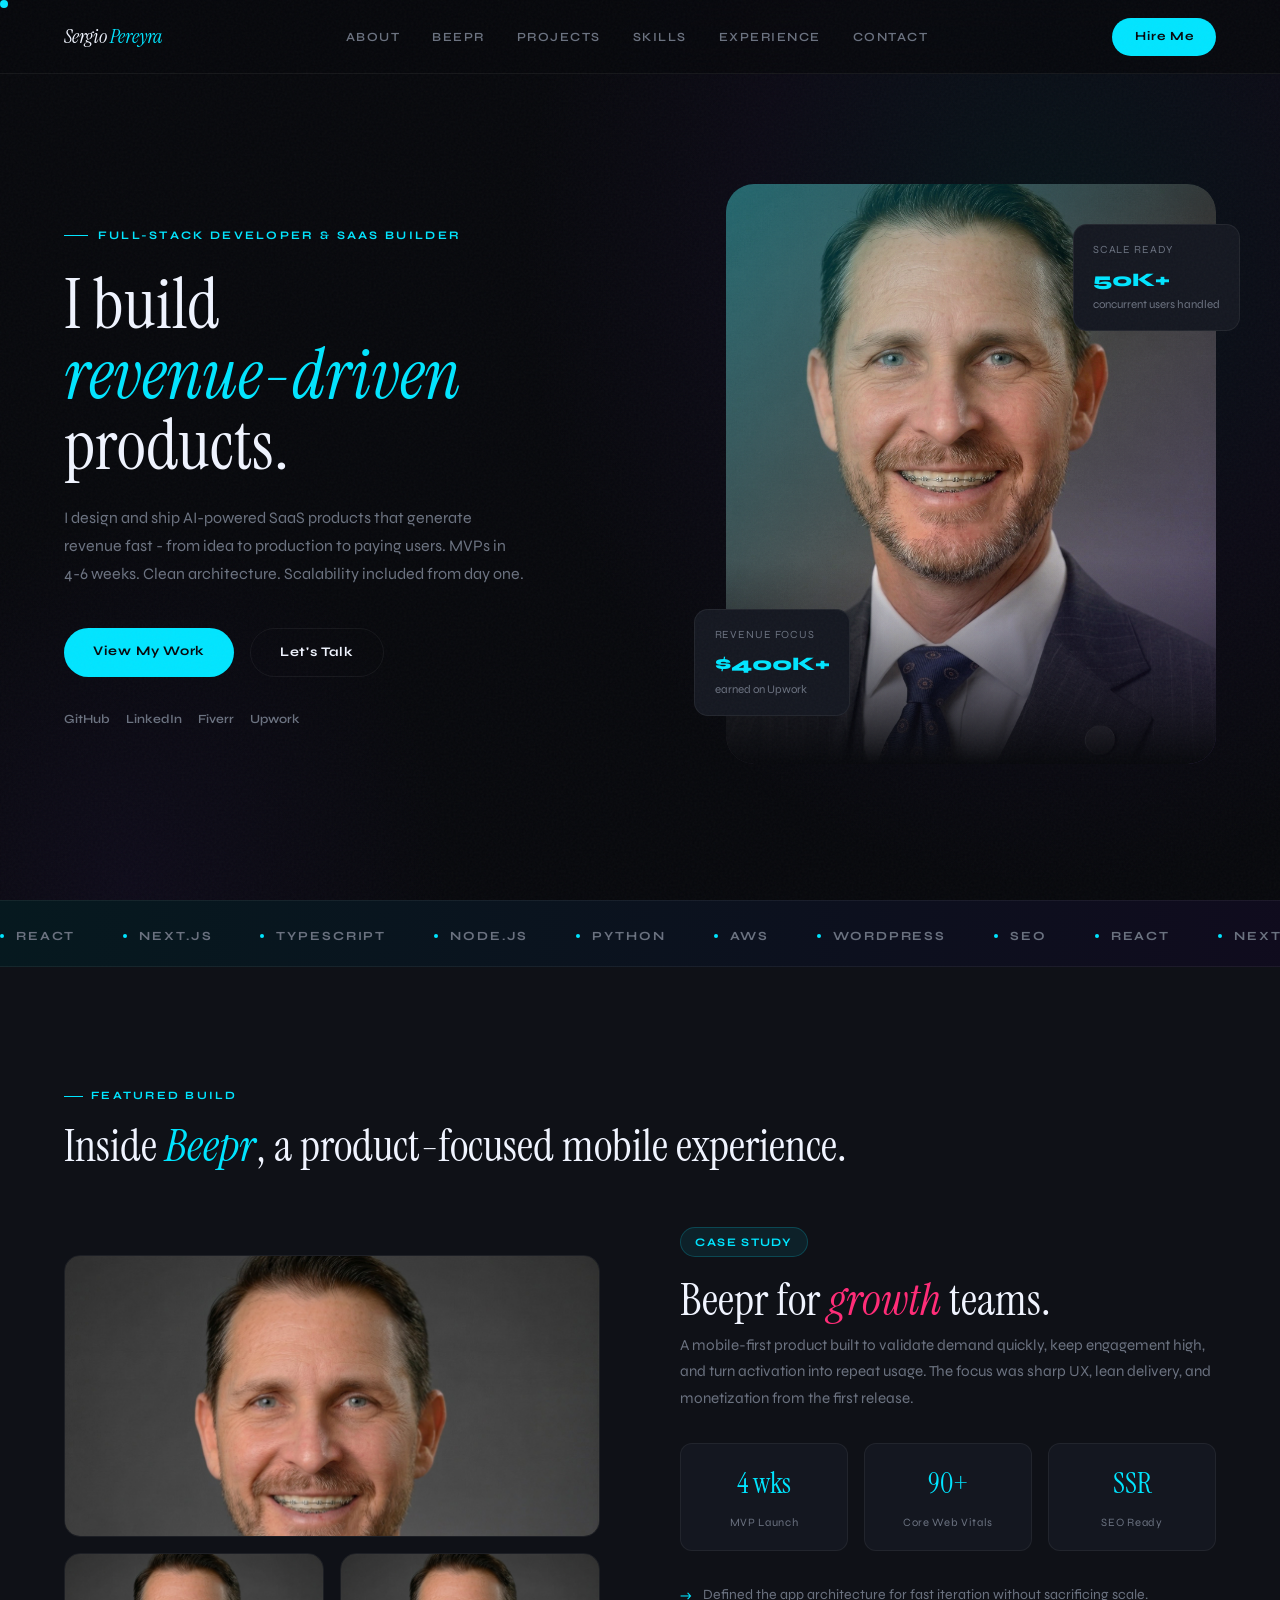
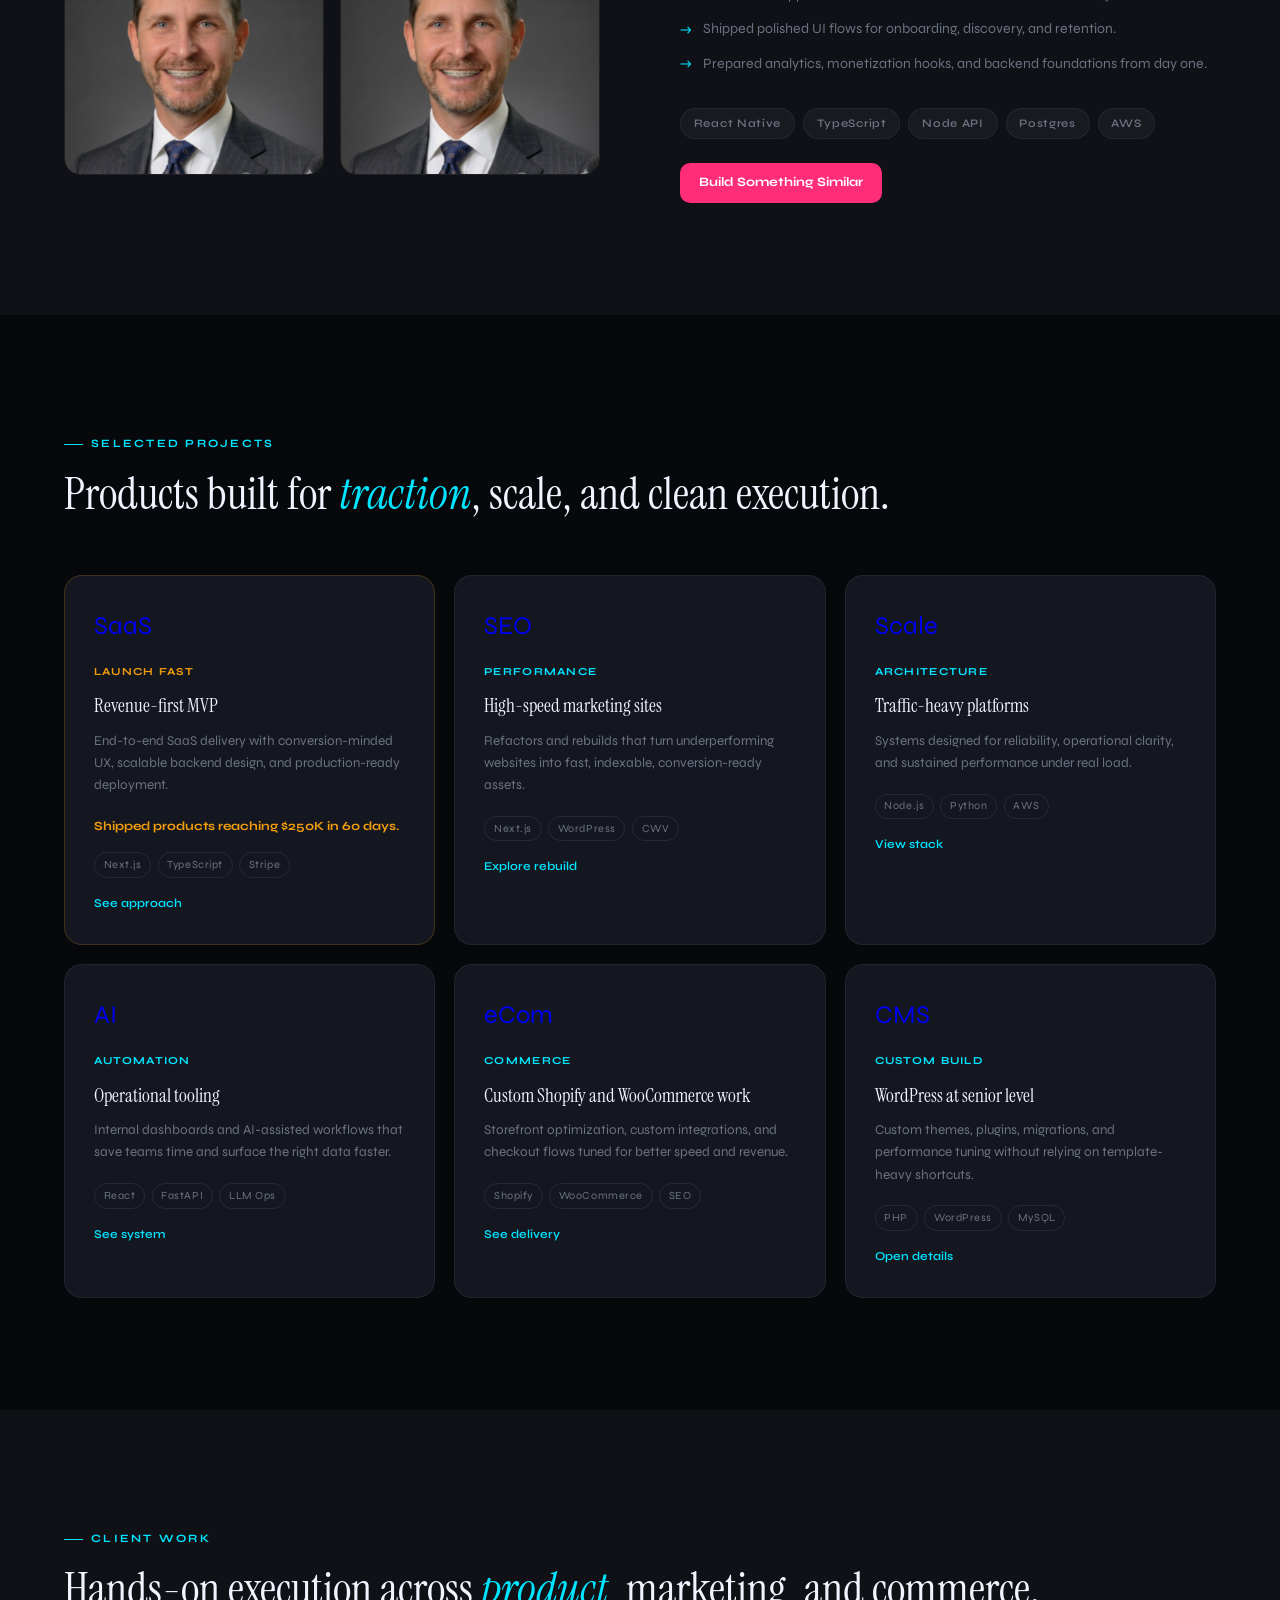
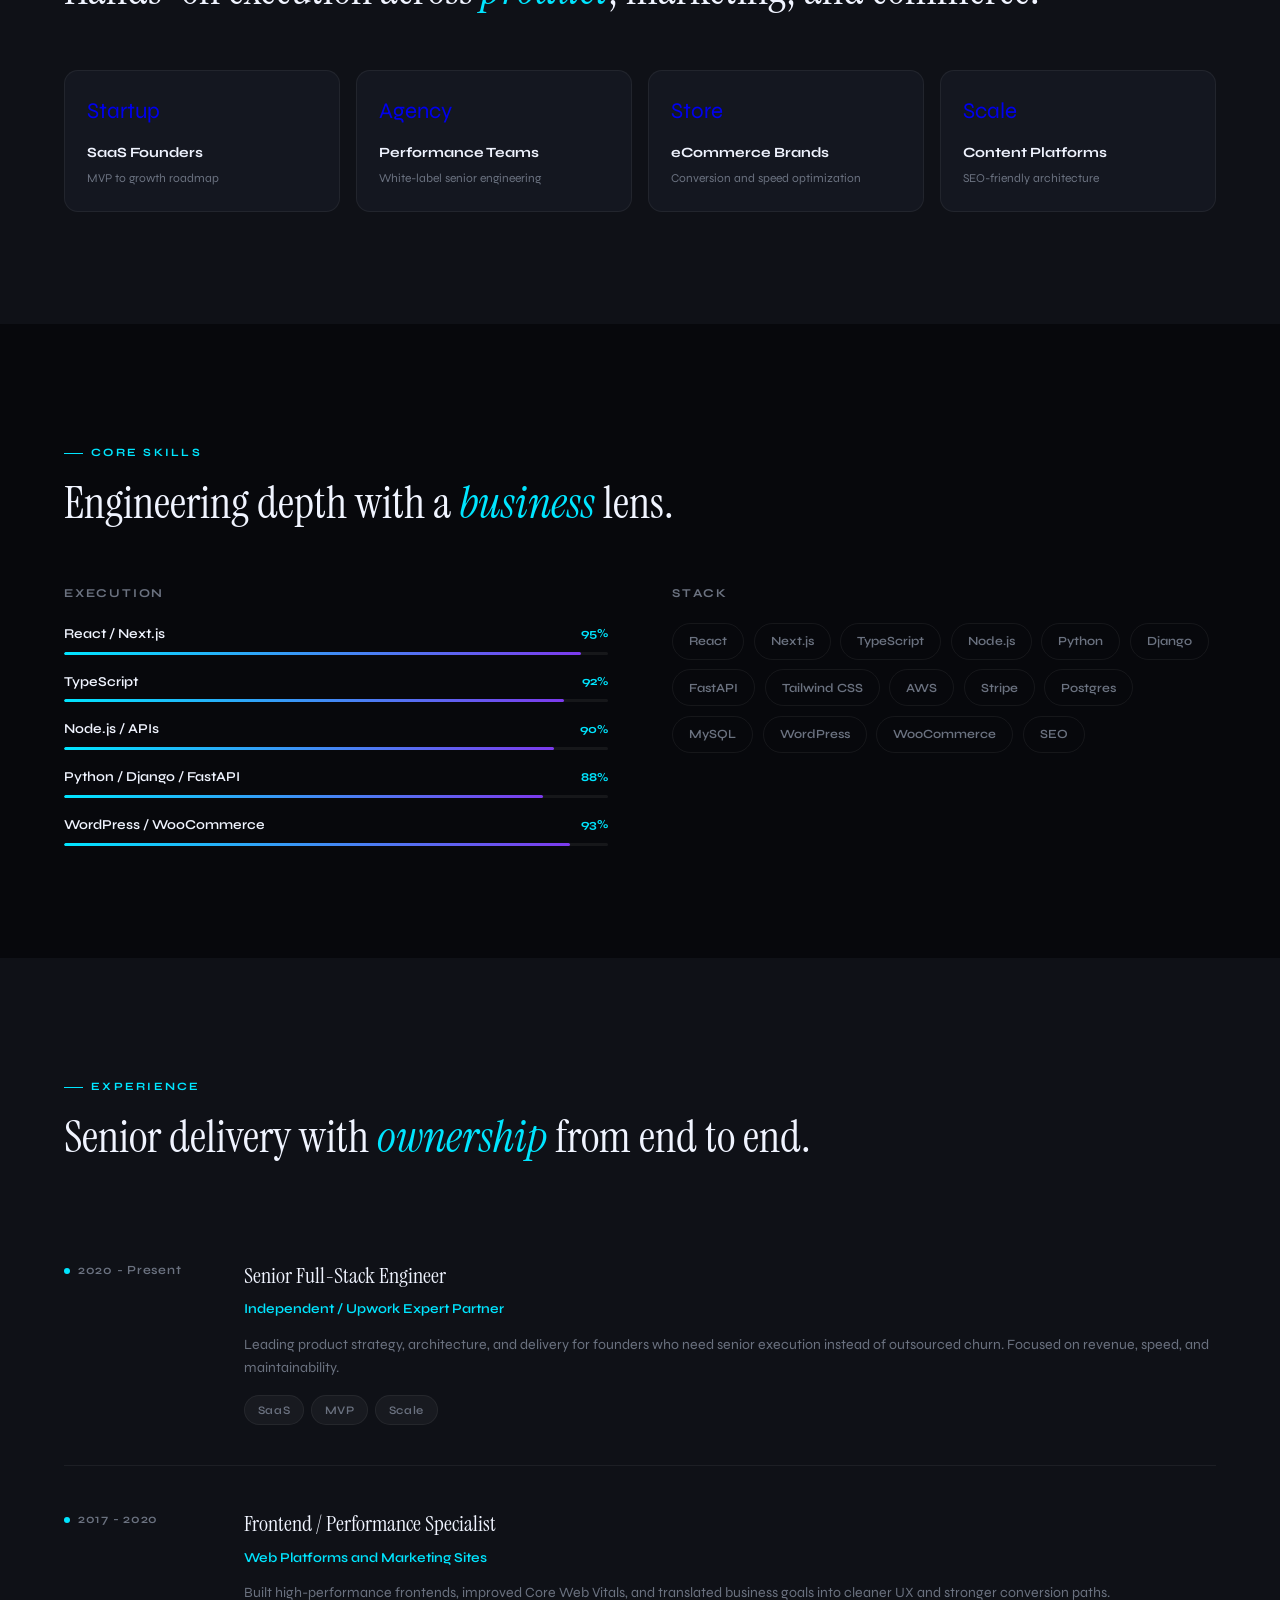
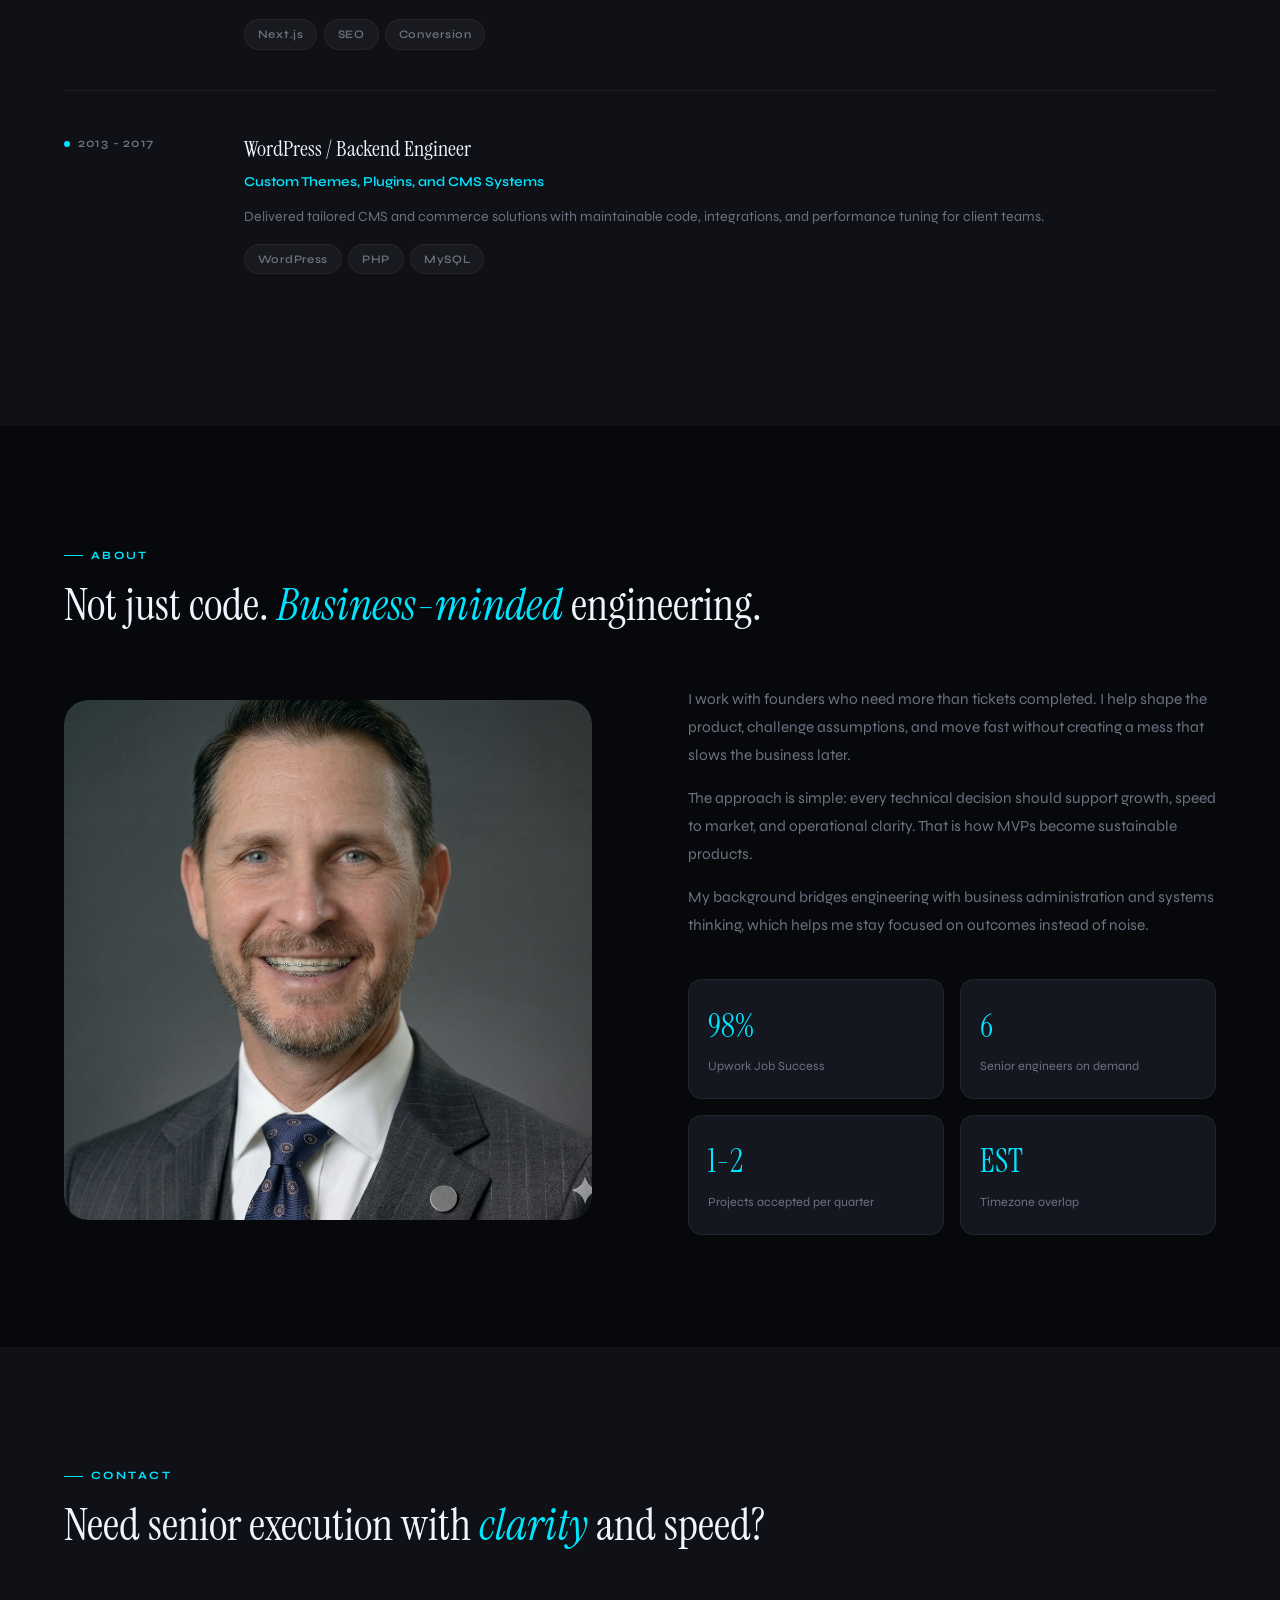
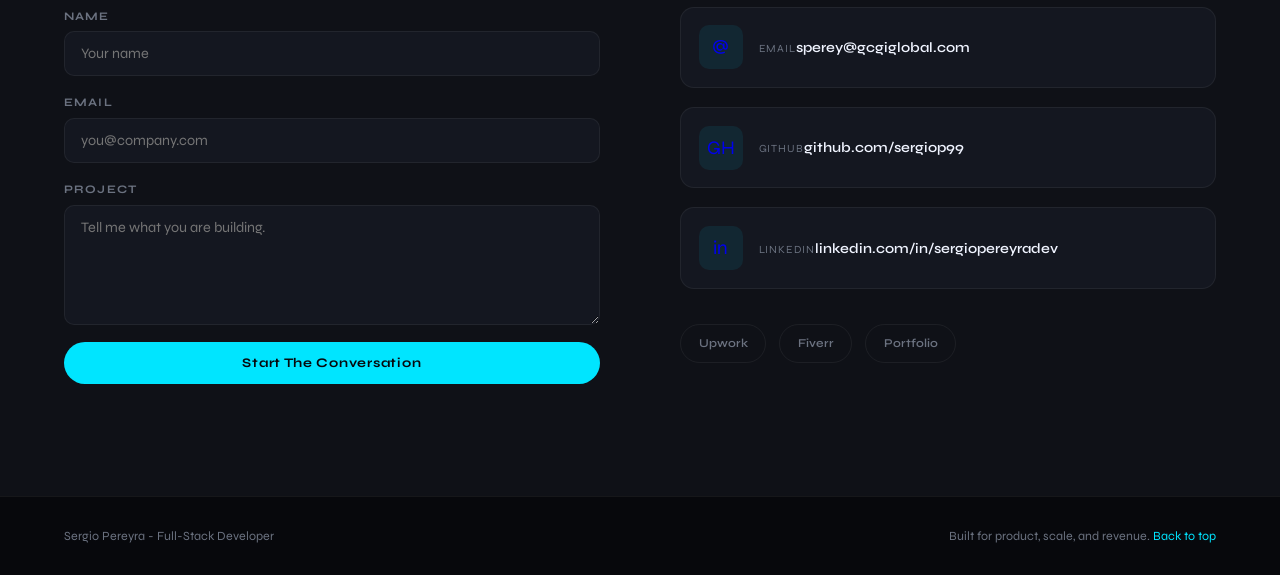
==== index.generated.html @ a4b75ce4 "first commit" ====
<!DOCTYPE html>
<html lang="en">
<head>
<meta charset="UTF-8"/>
<meta name="viewport" content="width=device-width,initial-scale=1.0"/>
<title>Sergio Pereyra - Full-Stack Developer</title>
<link rel="preconnect" href="https://fonts.googleapis.com">
<link href="https://fonts.googleapis.com/css2?family=Instrument+Serif:ital@0;1&family=Syne:wght@400;500;600;700;800&display=swap" rel="stylesheet">
<link rel="stylesheet" href="./styles.css">
</head>
<body>
<div class="cursor" id="cursor"></div>

<nav>
  <a class="nav-logo" href="#home">Sergio <span>Pereyra</span></a>
  <ul class="nav-links">
    <li><a href="#about">About</a></li>
    <li><a href="#featured">Beepr</a></li>
    <li><a href="#projects">Projects</a></li>
    <li><a href="#skills">Skills</a></li>
    <li><a href="#experience">Experience</a></li>
    <li><a href="#contact">Contact</a></li>
  </ul>
  <a href="mailto:sperey@gcgiglobal.com" class="nav-cta">Hire Me</a>
</nav>

<section class="hero" id="home">
  <div class="hero-glow"></div>
  <div class="hero-glow2"></div>

  <div class="hero-text">
    <div class="hero-eyebrow">Full-Stack Developer & SaaS Builder</div>
    <h1>I build<br/><em>revenue-driven</em><br/>products.</h1>
    <p class="hero-sub">I design and ship AI-powered SaaS products that generate revenue fast - from idea to production to paying users. MVPs in 4-6 weeks. Clean architecture. Scalability included from day one.</p>
    <div class="hero-actions">
      <a href="#projects" class="btn btn-cyan">View My Work</a>
      <a href="#contact" class="btn btn-ghost">Let's Talk</a>
    </div>
    <div class="hero-links">
      <a href="https://github.com/sergiop99" target="_blank" rel="noreferrer" class="hero-link">GitHub</a>
      <a href="https://www.linkedin.com/in/sergiopereyradev/" target="_blank" rel="noreferrer" class="hero-link">LinkedIn</a>
      <a href="https://www.fiverr.com/sergiopereyra" target="_blank" rel="noreferrer" class="hero-link">Fiverr</a>
      <a href="https://www.upwork.com/freelancers/~01c3d3c26484fa3d2a" target="_blank" rel="noreferrer" class="hero-link">Upwork</a>
    </div>
  </div>

  <div class="hero-visual">
    <div class="photo-frame">
      <img src="./hero.jpg" alt="Sergio Pereyra">
      <div class="photo-overlay"></div>
    </div>
    <div class="float-card float-card-1">
      <div class="fc-label">Revenue Focus</div>
      <div class="fc-value">$400K+</div>
      <div class="fc-sub">earned on Upwork</div>
    </div>
    <div class="float-card float-card-2">
      <div class="fc-label">Scale Ready</div>
      <div class="fc-value">50K+</div>
      <div class="fc-sub">concurrent users handled</div>
    </div>
  </div>
</section>

<div class="marquee-wrap">
  <div class="marquee-track">
    <div class="marquee-item"><span class="marquee-dot"></span>React</div>
    <div class="marquee-item"><span class="marquee-dot"></span>Next.js</div>
    <div class="marquee-item"><span class="marquee-dot"></span>TypeScript</div>
    <div class="marquee-item"><span class="marquee-dot"></span>Node.js</div>
    <div class="marquee-item"><span class="marquee-dot"></span>Python</div>
    <div class="marquee-item"><span class="marquee-dot"></span>AWS</div>
    <div class="marquee-item"><span class="marquee-dot"></span>WordPress</div>
    <div class="marquee-item"><span class="marquee-dot"></span>SEO</div>
    <div class="marquee-item"><span class="marquee-dot"></span>React</div>
    <div class="marquee-item"><span class="marquee-dot"></span>Next.js</div>
    <div class="marquee-item"><span class="marquee-dot"></span>TypeScript</div>
    <div class="marquee-item"><span class="marquee-dot"></span>Node.js</div>
    <div class="marquee-item"><span class="marquee-dot"></span>Python</div>
    <div class="marquee-item"><span class="marquee-dot"></span>AWS</div>
    <div class="marquee-item"><span class="marquee-dot"></span>WordPress</div>
    <div class="marquee-item"><span class="marquee-dot"></span>SEO</div>
  </div>
</div>

<section class="featured reveal" id="featured">
  <div class="section-tag">Featured Build</div>
  <h2>Inside <em>Beepr</em>, a product-focused mobile experience.</h2>
  <div class="beepr-wrap">
    <div class="beepr-screens">
      <div class="beepr-screen"><img src="./hero.jpg" alt="Beepr overview screen"></div>
      <div class="beepr-screen"><img src="./hero.jpg" alt="Beepr analytics screen"></div>
      <div class="beepr-screen"><img src="./hero.jpg" alt="Beepr growth screen"></div>
    </div>
    <div>
      <div class="featured-label">Case Study</div>
      <div class="beepr-title">Beepr for <em>growth</em> teams.</div>
      <p class="beepr-desc">A mobile-first product built to validate demand quickly, keep engagement high, and turn activation into repeat usage. The focus was sharp UX, lean delivery, and monetization from the first release.</p>
      <div class="metrics-row">
        <div class="metric"><span class="metric-val">4 wks</span><span class="metric-lab">MVP Launch</span></div>
        <div class="metric"><span class="metric-val">90+</span><span class="metric-lab">Core Web Vitals</span></div>
        <div class="metric"><span class="metric-val">SSR</span><span class="metric-lab">SEO Ready</span></div>
      </div>
      <div class="contrib-list">
        <div class="contrib-item">Defined the app architecture for fast iteration without sacrificing scale.</div>
        <div class="contrib-item">Shipped polished UI flows for onboarding, discovery, and retention.</div>
        <div class="contrib-item">Prepared analytics, monetization hooks, and backend foundations from day one.</div>
      </div>
      <div class="stack-pills">
        <span class="pill">React Native</span>
        <span class="pill">TypeScript</span>
        <span class="pill">Node API</span>
        <span class="pill">Postgres</span>
        <span class="pill">AWS</span>
      </div>
      <a class="app-store-link" href="#contact">Build Something Similar</a>
    </div>
  </div>
</section>

<section class="reveal" id="projects">
  <div class="section-tag">Selected Projects</div>
  <h2>Products built for <em>traction</em>, scale, and clean execution.</h2>
  <div class="projects-grid">
    <a class="proj-card highlight" href="#contact">
      <span class="proj-emoji">SaaS</span>
      <div class="proj-tag">Launch Fast</div>
      <div class="proj-title">Revenue-first MVP</div>
      <div class="proj-desc">End-to-end SaaS delivery with conversion-minded UX, scalable backend design, and production-ready deployment.</div>
      <div class="proj-outcome">Shipped products reaching $250K in 60 days.</div>
      <div class="proj-stack">
        <span class="proj-tech">Next.js</span>
        <span class="proj-tech">TypeScript</span>
        <span class="proj-tech">Stripe</span>
      </div>
      <span class="proj-link">See approach</span>
    </a>
    <a class="proj-card" href="#contact">
      <span class="proj-emoji">SEO</span>
      <div class="proj-tag">Performance</div>
      <div class="proj-title">High-speed marketing sites</div>
      <div class="proj-desc">Refactors and rebuilds that turn underperforming websites into fast, indexable, conversion-ready assets.</div>
      <div class="proj-stack">
        <span class="proj-tech">Next.js</span>
        <span class="proj-tech">WordPress</span>
        <span class="proj-tech">CWV</span>
      </div>
      <span class="proj-link">Explore rebuild</span>
    </a>
    <a class="proj-card" href="#contact">
      <span class="proj-emoji">Scale</span>
      <div class="proj-tag">Architecture</div>
      <div class="proj-title">Traffic-heavy platforms</div>
      <div class="proj-desc">Systems designed for reliability, operational clarity, and sustained performance under real load.</div>
      <div class="proj-stack">
        <span class="proj-tech">Node.js</span>
        <span class="proj-tech">Python</span>
        <span class="proj-tech">AWS</span>
      </div>
      <span class="proj-link">View stack</span>
    </a>
    <a class="proj-card" href="#contact">
      <span class="proj-emoji">AI</span>
      <div class="proj-tag">Automation</div>
      <div class="proj-title">Operational tooling</div>
      <div class="proj-desc">Internal dashboards and AI-assisted workflows that save teams time and surface the right data faster.</div>
      <div class="proj-stack">
        <span class="proj-tech">React</span>
        <span class="proj-tech">FastAPI</span>
        <span class="proj-tech">LLM Ops</span>
      </div>
      <span class="proj-link">See system</span>
    </a>
    <a class="proj-card" href="#contact">
      <span class="proj-emoji">eCom</span>
      <div class="proj-tag">Commerce</div>
      <div class="proj-title">Custom Shopify and WooCommerce work</div>
      <div class="proj-desc">Storefront optimization, custom integrations, and checkout flows tuned for better speed and revenue.</div>
      <div class="proj-stack">
        <span class="proj-tech">Shopify</span>
        <span class="proj-tech">WooCommerce</span>
        <span class="proj-tech">SEO</span>
      </div>
      <span class="proj-link">See delivery</span>
    </a>
    <a class="proj-card" href="#contact">
      <span class="proj-emoji">CMS</span>
      <div class="proj-tag">Custom Build</div>
      <div class="proj-title">WordPress at senior level</div>
      <div class="proj-desc">Custom themes, plugins, migrations, and performance tuning without relying on template-heavy shortcuts.</div>
      <div class="proj-stack">
        <span class="proj-tech">PHP</span>
        <span class="proj-tech">WordPress</span>
        <span class="proj-tech">MySQL</span>
      </div>
      <span class="proj-link">Open details</span>
    </a>
  </div>
</section>

<section class="clients-section reveal">
  <div class="section-tag">Client Work</div>
  <h2>Hands-on execution across <em>product</em>, marketing, and commerce.</h2>
  <div class="clients-grid">
    <a class="client-card" href="#contact"><span class="client-icon">Startup</span><div class="client-name">SaaS Founders</div><div class="client-type">MVP to growth roadmap</div></a>
    <a class="client-card" href="#contact"><span class="client-icon">Agency</span><div class="client-name">Performance Teams</div><div class="client-type">White-label senior engineering</div></a>
    <a class="client-card" href="#contact"><span class="client-icon">Store</span><div class="client-name">eCommerce Brands</div><div class="client-type">Conversion and speed optimization</div></a>
    <a class="client-card" href="#contact"><span class="client-icon">Scale</span><div class="client-name">Content Platforms</div><div class="client-type">SEO-friendly architecture</div></a>
  </div>
</section>

<section class="skills-section reveal" id="skills">
  <div class="section-tag">Core Skills</div>
  <h2>Engineering depth with a <em>business</em> lens.</h2>
  <div class="skills-wrap">
    <div>
      <div class="skill-group-title">Execution</div>
      <div class="skill-bars">
        <div class="skill-row">
          <div class="skill-top"><span class="skill-name">React / Next.js</span><span class="skill-pct">95%</span></div>
          <div class="skill-track"><div class="skill-fill" data-width="95%"></div></div>
        </div>
        <div class="skill-row">
          <div class="skill-top"><span class="skill-name">TypeScript</span><span class="skill-pct">92%</span></div>
          <div class="skill-track"><div class="skill-fill" data-width="92%"></div></div>
        </div>
        <div class="skill-row">
          <div class="skill-top"><span class="skill-name">Node.js / APIs</span><span class="skill-pct">90%</span></div>
          <div class="skill-track"><div class="skill-fill" data-width="90%"></div></div>
        </div>
        <div class="skill-row">
          <div class="skill-top"><span class="skill-name">Python / Django / FastAPI</span><span class="skill-pct">88%</span></div>
          <div class="skill-track"><div class="skill-fill" data-width="88%"></div></div>
        </div>
        <div class="skill-row">
          <div class="skill-top"><span class="skill-name">WordPress / WooCommerce</span><span class="skill-pct">93%</span></div>
          <div class="skill-track"><div class="skill-fill" data-width="93%"></div></div>
        </div>
      </div>
    </div>
    <div>
      <div class="skill-group-title">Stack</div>
      <div class="tech-cloud">
        <span class="tech-chip">React</span>
        <span class="tech-chip">Next.js</span>
        <span class="tech-chip">TypeScript</span>
        <span class="tech-chip">Node.js</span>
        <span class="tech-chip">Python</span>
        <span class="tech-chip">Django</span>
        <span class="tech-chip">FastAPI</span>
        <span class="tech-chip">Tailwind CSS</span>
        <span class="tech-chip">AWS</span>
        <span class="tech-chip">Stripe</span>
        <span class="tech-chip">Postgres</span>
        <span class="tech-chip">MySQL</span>
        <span class="tech-chip">WordPress</span>
        <span class="tech-chip">WooCommerce</span>
        <span class="tech-chip">SEO</span>
      </div>
    </div>
  </div>
</section>

<section class="exp-section reveal" id="experience">
  <div class="section-tag">Experience</div>
  <h2>Senior delivery with <em>ownership</em> from end to end.</h2>
  <div class="exp-grid">
    <div class="exp-item">
      <div class="exp-date"><span class="exp-dot"></span>2020 - Present</div>
      <div>
        <div class="exp-role">Senior Full-Stack Engineer</div>
        <div class="exp-company">Independent / Upwork Expert Partner</div>
        <div class="exp-desc">Leading product strategy, architecture, and delivery for founders who need senior execution instead of outsourced churn. Focused on revenue, speed, and maintainability.</div>
        <div class="exp-tags"><span class="pill">SaaS</span><span class="pill">MVP</span><span class="pill">Scale</span></div>
      </div>
    </div>
    <div class="exp-item">
      <div class="exp-date"><span class="exp-dot"></span>2017 - 2020</div>
      <div>
        <div class="exp-role">Frontend / Performance Specialist</div>
        <div class="exp-company">Web Platforms and Marketing Sites</div>
        <div class="exp-desc">Built high-performance frontends, improved Core Web Vitals, and translated business goals into cleaner UX and stronger conversion paths.</div>
        <div class="exp-tags"><span class="pill">Next.js</span><span class="pill">SEO</span><span class="pill">Conversion</span></div>
      </div>
    </div>
    <div class="exp-item">
      <div class="exp-date"><span class="exp-dot"></span>2013 - 2017</div>
      <div>
        <div class="exp-role">WordPress / Backend Engineer</div>
        <div class="exp-company">Custom Themes, Plugins, and CMS Systems</div>
        <div class="exp-desc">Delivered tailored CMS and commerce solutions with maintainable code, integrations, and performance tuning for client teams.</div>
        <div class="exp-tags"><span class="pill">WordPress</span><span class="pill">PHP</span><span class="pill">MySQL</span></div>
      </div>
    </div>
  </div>
</section>

<section class="about-section reveal" id="about">
  <div class="section-tag">About</div>
  <h2>Not just code. <em>Business-minded</em> engineering.</h2>
  <div class="about-grid">
    <div class="about-img-wrap">
      <img src="./hero.jpg" alt="Portrait of Sergio Pereyra">
    </div>
    <div class="about-text">
      <p>I work with founders who need more than tickets completed. I help shape the product, challenge assumptions, and move fast without creating a mess that slows the business later.</p>
      <p>The approach is simple: every technical decision should support growth, speed to market, and operational clarity. That is how MVPs become sustainable products.</p>
      <p>My background bridges engineering with business administration and systems thinking, which helps me stay focused on outcomes instead of noise.</p>
      <div class="about-stats">
        <div class="a-stat"><span class="a-stat-n">98%</span><span class="a-stat-l">Upwork Job Success</span></div>
        <div class="a-stat"><span class="a-stat-n">6</span><span class="a-stat-l">Senior engineers on demand</span></div>
        <div class="a-stat"><span class="a-stat-n">1-2</span><span class="a-stat-l">Projects accepted per quarter</span></div>
        <div class="a-stat"><span class="a-stat-n">EST</span><span class="a-stat-l">Timezone overlap</span></div>
      </div>
    </div>
  </div>
</section>

<section class="contact-section reveal" id="contact">
  <div class="section-tag">Contact</div>
  <h2>Need senior execution with <em>clarity</em> and speed?</h2>
  <div class="contact-grid">
    <form class="contact-form">
      <div class="f-group">
        <label for="name">Name</label>
        <input id="name" name="name" type="text" placeholder="Your name">
      </div>
      <div class="f-group">
        <label for="email">Email</label>
        <input id="email" name="email" type="email" placeholder="you@company.com">
      </div>
      <div class="f-group">
        <label for="message">Project</label>
        <textarea id="message" name="message" placeholder="Tell me what you are building."></textarea>
      </div>
      <button class="btn btn-cyan" type="submit">Start The Conversation</button>
    </form>
    <div class="contact-info">
      <a class="c-item" href="mailto:sperey@gcgiglobal.com">
        <span class="c-icon">@</span>
        <span><span class="c-label">Email</span><span class="c-val">sperey@gcgiglobal.com</span></span>
      </a>
      <a class="c-item" href="https://github.com/sergiop99" target="_blank" rel="noreferrer">
        <span class="c-icon">GH</span>
        <span><span class="c-label">GitHub</span><span class="c-val">github.com/sergiop99</span></span>
      </a>
      <a class="c-item" href="https://www.linkedin.com/in/sergiopereyradev/" target="_blank" rel="noreferrer">
        <span class="c-icon">in</span>
        <span><span class="c-label">LinkedIn</span><span class="c-val">linkedin.com/in/sergiopereyradev</span></span>
      </a>
      <div class="social-row">
        <a class="social-btn" href="https://www.upwork.com/freelancers/~01c3d3c26484fa3d2a" target="_blank" rel="noreferrer">Upwork</a>
        <a class="social-btn" href="https://www.fiverr.com/sergiopereyra" target="_blank" rel="noreferrer">Fiverr</a>
        <a class="social-btn" href="https://sergio-portfolio-beta.vercel.app/" target="_blank" rel="noreferrer">Portfolio</a>
      </div>
    </div>
  </div>
</section>

<footer>
  <span>Sergio Pereyra - Full-Stack Developer</span>
  <span>Built for product, scale, and revenue. <a href="#home">Back to top</a></span>
</footer>

<script>
const cursor = document.getElementById('cursor');
window.addEventListener('mousemove', (event) => {
  if (!cursor) return;
  cursor.style.transform = `translate(${event.clientX}px, ${event.clientY}px)`;
});

const revealItems = document.querySelectorAll('.reveal');
const fillItems = document.querySelectorAll('.skill-fill');
const revealObserver = new IntersectionObserver((entries) => {
  entries.forEach((entry) => {
    if (!entry.isIntersecting) return;
    entry.target.classList.add('visible');
    entry.target.querySelectorAll('.skill-fill').forEach((fill) => {
      fill.style.width = fill.dataset.width || '0%';
    });
  });
}, { threshold: 0.18 });

revealItems.forEach((item) => revealObserver.observe(item));
if (fillItems.length && !revealItems.length) {
  fillItems.forEach((fill) => {
    fill.style.width = fill.dataset.width || '0%';
  });
}

document.querySelector('.contact-form')?.addEventListener('submit', (event) => {
  event.preventDefault();
  window.location.href = 'mailto:sperey@gcgiglobal.com?subject=New%20Project%20Inquiry';
});
</script>
</body>
</html>
---- styles.css ----
:root{
  --bg:#07080c;
  --surface:#0f1117;
  --card:#141720;
  --border:rgba(255,255,255,0.06);
  --accent:#00e5ff;
  --accent2:#7c3aed;
  --gold:#f59e0b;
  --white:#f0f4ff;
  --muted:#6b7280;
  --radius:18px;
  --font-display:'Instrument Serif',serif;
  --font-body:'Syne',sans-serif;
}
*,*::before,*::after{box-sizing:border-box;margin:0;padding:0}
html{scroll-behavior:smooth}
body{
  background:var(--bg);
  color:var(--white);
  font-family:var(--font-body);
  font-weight:400;
  line-height:1.65;
  overflow-x:hidden;
}

/* GRAIN */
body::after{
  content:'';
  position:fixed;inset:0;
  background-image:url("data:image/svg+xml,%3Csvg viewBox='0 0 512 512' xmlns='http://www.w3.org/2000/svg'%3E%3Cfilter id='n'%3E%3CfeTurbulence type='fractalNoise' baseFrequency='0.75' numOctaves='4' stitchTiles='stitch'/%3E%3C/filter%3E%3Crect width='100%25' height='100%25' filter='url(%23n)' opacity='0.035'/%3E%3C/svg%3E");
  pointer-events:none;z-index:9999;
}

/* CURSOR DOT */
.cursor{
  position:fixed;width:8px;height:8px;
  background:var(--accent);border-radius:50%;
  pointer-events:none;z-index:9998;
  transition:transform 0.1s;
  mix-blend-mode:screen;
}

/* NAV */
nav{
  position:fixed;top:0;left:0;right:0;z-index:100;
  display:flex;justify-content:space-between;align-items:center;
  padding:1.1rem 5vw;
  background:rgba(7,8,12,0.8);
  backdrop-filter:blur(20px);
  border-bottom:1px solid var(--border);
}
.nav-logo{
  font-family:var(--font-display);
  font-size:1.25rem;font-style:italic;
  color:var(--white);text-decoration:none;
  letter-spacing:-0.01em;
}
.nav-logo span{color:var(--accent);}
.nav-links{display:flex;gap:2rem;list-style:none;}
.nav-links a{
  color:var(--muted);text-decoration:none;
  font-size:0.78rem;letter-spacing:0.12em;text-transform:uppercase;
  transition:color 0.2s;font-weight:600;
}
.nav-links a:hover{color:var(--accent);}
.nav-cta{
  padding:0.55rem 1.4rem;border-radius:100px;
  background:var(--accent);color:var(--bg);
  font-size:0.78rem;font-weight:700;letter-spacing:0.08em;
  text-decoration:none;font-family:var(--font-body);
  transition:all 0.2s;
}
.nav-cta:hover{background:#33ecff;transform:translateY(-1px);}

/* HERO */
.hero{
  min-height:100vh;
  display:grid;grid-template-columns:1.1fr 0.9fr;
  align-items:center;gap:4rem;
  padding:7rem 5vw 4rem;
  position:relative;overflow:hidden;
}
.hero-glow{
  position:absolute;top:-20%;right:-10%;
  width:70vw;height:120%;
  background:radial-gradient(ellipse at 60% 40%, rgba(0,229,255,0.05) 0%, rgba(124,58,237,0.04) 40%, transparent 70%);
  pointer-events:none;
}
.hero-glow2{
  position:absolute;bottom:-30%;left:-10%;
  width:50vw;height:80%;
  background:radial-gradient(ellipse at 40% 60%, rgba(124,58,237,0.06) 0%, transparent 60%);
  pointer-events:none;
}
.hero-eyebrow{
  display:inline-flex;align-items:center;gap:0.6rem;
  font-size:0.72rem;font-weight:700;letter-spacing:0.2em;text-transform:uppercase;
  color:var(--accent);margin-bottom:1.5rem;
  opacity:0;animation:slideUp 0.7s 0.1s forwards;
}
.hero-eyebrow::before{content:'';width:1.5rem;height:1px;background:var(--accent);}
h1{
  font-family:var(--font-display);
  font-size:clamp(3rem,5.5vw,5.5rem);
  font-weight:400;line-height:1.0;
  color:var(--white);
  margin-bottom:1.5rem;
  opacity:0;animation:slideUp 0.7s 0.2s forwards;
}
h1 em{font-style:italic;color:var(--accent);}
.hero-sub{
  font-size:1rem;color:var(--muted);
  max-width:460px;margin-bottom:2.5rem;
  opacity:0;animation:slideUp 0.7s 0.35s forwards;
  line-height:1.75;
}
.hero-actions{
  display:flex;gap:1rem;flex-wrap:wrap;
  opacity:0;animation:slideUp 0.7s 0.5s forwards;
}
.btn{
  padding:0.8rem 1.8rem;border-radius:100px;
  font-size:0.82rem;font-weight:700;letter-spacing:0.06em;
  text-decoration:none;cursor:pointer;border:none;
  font-family:var(--font-body);transition:all 0.25s;
}
.btn-cyan{background:var(--accent);color:var(--bg);}
.btn-cyan:hover{background:#33ecff;transform:translateY(-2px);box-shadow:0 8px 28px rgba(0,229,255,0.25);}
.btn-ghost{background:transparent;color:var(--white);border:1px solid var(--border);}
.btn-ghost:hover{border-color:var(--accent);color:var(--accent);transform:translateY(-2px);}
.hero-links{
  display:flex;gap:1rem;margin-top:2rem;
  opacity:0;animation:slideUp 0.7s 0.65s forwards;
}
.hero-link{
  display:flex;align-items:center;gap:0.4rem;
  color:var(--muted);text-decoration:none;font-size:0.78rem;
  transition:color 0.2s;font-weight:600;
}
.hero-link:hover{color:var(--accent);}

/* PHOTO SIDE */
.hero-visual{
  position:relative;
  opacity:0;animation:fadeIn 1s 0.4s forwards;
}
.photo-frame{
  position:relative;
  border-radius:28px;overflow:hidden;
}
.photo-frame::before{
  content:'';position:absolute;inset:-1px;
  background:linear-gradient(135deg,rgba(0,229,255,0.3),transparent 50%,rgba(124,58,237,0.2));
  border-radius:28px;z-index:2;pointer-events:none;
}
.photo-frame img{
  width:100%;height:580px;
  object-fit:cover;object-position:center top;
  display:block;filter:contrast(1.05);
  border-radius:28px;
}
.photo-overlay{
  position:absolute;bottom:0;left:0;right:0;
  height:35%;
  background:linear-gradient(to top, var(--bg), transparent);
  z-index:3;
}
.float-card{
  position:absolute;
  background:var(--card);
  border:1px solid var(--border);
  border-radius:14px;
  padding:1rem 1.2rem;
  backdrop-filter:blur(10px);
  z-index:10;
}
.float-card-1{bottom:3rem;left:-2rem;}
.float-card-2{top:2.5rem;right:-1.5rem;}
.fc-label{font-size:0.68rem;color:var(--muted);letter-spacing:0.08em;text-transform:uppercase;margin-bottom:0.3rem;}
.fc-value{font-size:1.2rem;font-weight:800;color:var(--accent);}
.fc-sub{font-size:0.72rem;color:var(--muted);}

/* MARQUEE STRIP */
.marquee-wrap{
  padding:1.2rem 0;
  background:linear-gradient(90deg,rgba(0,229,255,0.08),rgba(124,58,237,0.08));
  border-top:1px solid var(--border);border-bottom:1px solid var(--border);
  overflow:hidden;white-space:nowrap;
}
.marquee-track{
  display:inline-flex;gap:3rem;
  animation:marquee 30s linear infinite;
}
.marquee-item{
  font-size:0.78rem;font-weight:700;letter-spacing:0.15em;text-transform:uppercase;
  color:var(--muted);display:flex;align-items:center;gap:0.75rem;
}
.marquee-dot{width:4px;height:4px;border-radius:50%;background:var(--accent);}
@keyframes marquee{from{transform:translateX(0)}to{transform:translateX(-50%)}}

/* SECTIONS */
section{padding:7rem 5vw;position:relative;}
.section-tag{
  font-size:0.7rem;font-weight:700;letter-spacing:0.2em;text-transform:uppercase;
  color:var(--accent);display:inline-flex;align-items:center;gap:0.5rem;
  margin-bottom:1rem;
}
.section-tag::before{content:'';width:1.2rem;height:1px;background:var(--accent);}
h2{
  font-family:var(--font-display);
  font-size:clamp(2rem,3.5vw,3.2rem);
  font-weight:400;color:var(--white);
  line-height:1.1;margin-bottom:3.5rem;
}
h2 em{font-style:italic;color:var(--accent);}

/* BEEPR PROJECT â€” FEATURED */
.featured{background:var(--surface);}
.beepr-wrap{
  display:grid;grid-template-columns:1fr 1fr;
  gap:5rem;align-items:center;
}
.beepr-screens{
  display:grid;grid-template-columns:1fr 1fr;
  gap:1rem;
}
.beepr-screen{
  border-radius:16px;overflow:hidden;
  border:1px solid var(--border);
  transition:transform 0.3s;
}
.beepr-screen:hover{transform:scale(1.03);}
.beepr-screen img{width:100%;display:block;height:220px;object-fit:cover;object-position:top center;}
.beepr-screen:first-child{
  grid-column:1/-1;
}
.beepr-screen:first-child img{height:280px;}
.featured-label{
  display:inline-flex;align-items:center;gap:0.5rem;
  background:rgba(0,229,255,0.08);border:1px solid rgba(0,229,255,0.2);
  color:var(--accent);font-size:0.72rem;font-weight:700;letter-spacing:0.12em;
  text-transform:uppercase;padding:0.3rem 0.9rem;border-radius:100px;
  margin-bottom:1.2rem;
}
.featured-meta{
  display:flex;
  flex-wrap:wrap;
  gap:0.5rem;
  margin-bottom:1rem;
}
.beepr-title{
  font-family:var(--font-display);font-size:2.8rem;
  color:var(--white);font-weight:400;line-height:1.05;
  margin-bottom:0.5rem;
}
.beepr-title em{font-style:italic;color:#ff2d78;}
.beepr-desc{color:var(--muted);font-size:0.95rem;margin-bottom:2rem;line-height:1.75;}
.metrics-row{
  display:grid;grid-template-columns:repeat(3,1fr);
  gap:1rem;margin-bottom:2rem;
}
.metric{
  background:var(--card);border:1px solid var(--border);
  border-radius:12px;padding:1rem;
  text-align:center;transition:border-color 0.2s;
}
.metric:hover{border-color:rgba(0,229,255,0.3);}
.metric-val{
  font-family:var(--font-display);font-size:1.8rem;
  color:var(--accent);font-weight:400;display:block;
}
.metric-lab{font-size:0.7rem;color:var(--muted);letter-spacing:0.06em;}
.contrib-list{display:flex;flex-direction:column;gap:0.6rem;margin-bottom:2rem;}
.contrib-item{
  display:flex;align-items:flex-start;gap:0.7rem;
  font-size:0.88rem;color:var(--muted);
}
.contrib-item::before{
  content:'\2192';color:var(--accent);flex-shrink:0;
  font-size:0.9rem;margin-top:0.05rem;
}
.stack-pills{display:flex;flex-wrap:wrap;gap:0.5rem;}
.pill{
  font-size:0.72rem;font-weight:600;letter-spacing:0.06em;
  padding:0.3rem 0.8rem;border-radius:100px;
  background:rgba(255,255,255,0.04);
  border:1px solid var(--border);color:var(--muted);
  transition:all 0.2s;
}
.pill:hover{border-color:var(--accent);color:var(--accent);}
.app-store-link{
  display:inline-flex;align-items:center;gap:0.5rem;
  background:#ff2d78;color:white;
  padding:0.6rem 1.2rem;border-radius:10px;
  text-decoration:none;font-size:0.8rem;font-weight:700;
  transition:all 0.2s;margin-top:1.5rem;
}
.app-store-link:hover{background:#ff5499;transform:translateY(-1px);}

/* PROJECTS GRID */
.projects-grid{
  display:grid;
  grid-template-columns:repeat(3,1fr);
  gap:1.2rem;
}
.proj-card{
  background:var(--card);
  border:1px solid var(--border);
  border-radius:var(--radius);
  padding:1.8rem;
  transition:all 0.3s;
  text-decoration:none;
  display:block;
  position:relative;
  overflow:hidden;
}
.proj-card::before{
  content:'';position:absolute;top:0;left:0;right:0;height:2px;
  background:linear-gradient(90deg,var(--accent),var(--accent2));
  transform:scaleX(0);transform-origin:left;
  transition:transform 0.3s;
}
.proj-card:hover::before{transform:scaleX(1);}
.proj-card:hover{border-color:rgba(0,229,255,0.15);transform:translateY(-4px);box-shadow:0 16px 48px rgba(0,0,0,0.4);}
.proj-card.highlight{border-color:rgba(245,158,11,0.2);}
.proj-card.highlight::before{background:linear-gradient(90deg,var(--gold),#fbbf24);}
.proj-emoji{font-size:1.6rem;margin-bottom:1rem;display:block;}
.proj-tag{
  font-size:0.67rem;font-weight:700;letter-spacing:0.12em;text-transform:uppercase;
  color:var(--accent);margin-bottom:0.6rem;
}
.proj-card.highlight .proj-tag{color:var(--gold);}
.proj-title{
  font-family:var(--font-display);font-size:1.2rem;
  color:var(--white);margin-bottom:0.5rem;font-weight:400;
}
.proj-desc{font-size:0.84rem;color:var(--muted);line-height:1.65;margin-bottom:1.2rem;}
.proj-outcome{
  font-size:0.78rem;font-weight:700;
  color:var(--gold);margin-bottom:1rem;
}
.proj-stack{display:flex;flex-wrap:wrap;gap:0.4rem;}
.proj-tech{
  font-size:0.68rem;letter-spacing:0.05em;
  padding:0.18rem 0.55rem;border-radius:100px;
  border:1px solid rgba(255,255,255,0.08);color:var(--muted);
}
.proj-link{
  display:inline-flex;align-items:center;gap:0.3rem;
  font-size:0.75rem;font-weight:600;color:var(--accent);
  text-decoration:none;margin-top:1rem;
  transition:gap 0.2s;
}
.proj-link:hover{gap:0.5rem;}

/* SHOPIFY / CLIENT WORK */
.clients-section{background:var(--surface);}
.clients-grid{
  display:grid;grid-template-columns:repeat(4,1fr);gap:1rem;
}
.client-card{
  background:var(--card);border:1px solid var(--border);
  border-radius:14px;padding:1.4rem;
  transition:all 0.25s;text-decoration:none;
}
.client-card:hover{border-color:rgba(0,229,255,0.2);transform:translateY(-3px);}
.client-icon{font-size:1.4rem;margin-bottom:0.7rem;display:block;}
.client-name{font-size:0.88rem;font-weight:700;color:var(--white);margin-bottom:0.25rem;}
.client-type{font-size:0.75rem;color:var(--muted);}

/* SKILLS */
.skills-section{
  background:var(--bg);
}
.skills-wrap{
  display:grid;grid-template-columns:1fr 1fr;gap:4rem;
}
.skill-group-title{
  font-size:0.75rem;font-weight:700;letter-spacing:0.15em;text-transform:uppercase;
  color:var(--muted);margin-bottom:1.2rem;
}
.skill-bars{display:flex;flex-direction:column;gap:1rem;}
.skill-row{display:flex;flex-direction:column;gap:0.4rem;}
.skill-top{display:flex;justify-content:space-between;align-items:center;}
.skill-name{font-size:0.85rem;font-weight:600;color:var(--white);}
.skill-pct{font-size:0.75rem;color:var(--accent);font-weight:700;}
.skill-track{
  height:3px;background:rgba(255,255,255,0.06);
  border-radius:100px;overflow:hidden;
}
.skill-fill{
  height:100%;background:linear-gradient(90deg,var(--accent),var(--accent2));
  border-radius:100px;width:0;
  transition:width 1.2s cubic-bezier(0.4,0,0.2,1);
}
.tech-cloud{display:flex;flex-wrap:wrap;gap:0.6rem;}
.tech-chip{
  padding:0.45rem 1rem;border-radius:100px;
  border:1px solid var(--border);
  font-size:0.78rem;font-weight:600;color:var(--muted);
  transition:all 0.2s;cursor:default;
}
.tech-chip:hover{border-color:var(--accent);color:var(--accent);background:rgba(0,229,255,0.04);}

/* EXPERIENCE */
.exp-section{background:var(--surface);}
.exp-grid{display:flex;flex-direction:column;gap:0;}
.exp-item{
  display:grid;grid-template-columns:140px 1fr;
  gap:2.5rem;border-bottom:1px solid var(--border);
  padding:2.5rem 0;
}
.exp-item:last-child{border-bottom:none;}
.exp-date{
  font-size:0.78rem;font-weight:600;color:var(--muted);
  letter-spacing:0.06em;padding-top:0.15rem;
}
.exp-dot{
  display:inline-block;width:6px;height:6px;
  border-radius:50%;background:var(--accent);
  margin-right:0.5rem;
}
.exp-role{
  font-family:var(--font-display);font-size:1.4rem;
  color:var(--white);font-weight:400;margin-bottom:0.2rem;
}
.exp-company{font-size:0.85rem;color:var(--accent);font-weight:600;margin-bottom:0.75rem;}
.exp-desc{font-size:0.88rem;color:var(--muted);line-height:1.7;}
.exp-tags{display:flex;flex-wrap:wrap;gap:0.4rem;margin-top:0.9rem;}

/* ABOUT */
.about-section{background:var(--bg);}
.about-grid{display:grid;grid-template-columns:1fr 1fr;gap:6rem;align-items:center;}
.about-img-wrap{
  position:relative;
  border-radius:24px;overflow:hidden;
}
.about-img-wrap img{
  width:100%;height:520px;
  object-fit:cover;object-position:center top;
  display:block;filter:grayscale(20%) contrast(1.05);
  border-radius:24px;
}
.about-img-wrap::after{
  content:'';position:absolute;
  inset:0;border-radius:24px;
  background:linear-gradient(135deg,rgba(0,229,255,0.05),transparent);
}
.about-stats{display:grid;grid-template-columns:1fr 1fr;gap:1rem;margin-top:2.5rem;}
.a-stat{
  background:var(--card);border:1px solid var(--border);
  border-radius:14px;padding:1.2rem;
  transition:border-color 0.2s;
}
.a-stat:hover{border-color:rgba(0,229,255,0.25);}
.a-stat-n{
  font-family:var(--font-display);font-size:2rem;
  color:var(--accent);display:block;font-weight:400;
}
.a-stat-l{font-size:0.78rem;color:var(--muted);}
.about-text p{font-size:0.96rem;color:var(--muted);margin-bottom:1rem;line-height:1.8;}

/* CONTACT */
.contact-section{background:var(--surface);}
.contact-grid{display:grid;grid-template-columns:1fr 1fr;gap:5rem;align-items:start;}
.contact-form{display:flex;flex-direction:column;gap:1.1rem;}
.f-group{display:flex;flex-direction:column;gap:0.35rem;}
label{font-size:0.72rem;font-weight:700;letter-spacing:0.1em;text-transform:uppercase;color:var(--muted);}
input,textarea{
  background:var(--card);border:1px solid var(--border);
  border-radius:10px;padding:0.8rem 1rem;
  color:var(--white);font-family:var(--font-body);
  font-size:0.9rem;outline:none;resize:vertical;
  transition:border-color 0.2s;
}
input:focus,textarea:focus{border-color:var(--accent);}
textarea{min-height:120px;}
.contact-info{display:flex;flex-direction:column;gap:1.2rem;}
.c-item{
  display:flex;align-items:center;gap:1rem;
  padding:1.1rem;background:var(--card);
  border:1px solid var(--border);border-radius:14px;
  text-decoration:none;transition:all 0.2s;
}
.c-item:hover{border-color:rgba(0,229,255,0.25);transform:translateX(4px);}
.c-icon{
  width:44px;height:44px;border-radius:10px;
  background:rgba(0,229,255,0.08);
  display:flex;align-items:center;justify-content:center;
  font-size:1.2rem;flex-shrink:0;
}
.c-label{font-size:0.68rem;color:var(--muted);letter-spacing:0.08em;text-transform:uppercase;}
.c-val{font-size:0.88rem;color:var(--white);font-weight:600;}
.social-row{display:flex;gap:0.8rem;margin-top:1rem;flex-wrap:wrap;}
.social-btn{
  display:inline-flex;align-items:center;gap:0.4rem;
  padding:0.55rem 1.1rem;border-radius:100px;
  border:1px solid var(--border);color:var(--muted);
  text-decoration:none;font-size:0.75rem;font-weight:600;
  transition:all 0.2s;
}
.social-btn:hover{border-color:var(--accent);color:var(--accent);}

/* FOOTER */
footer{
  border-top:1px solid var(--border);
  padding:1.8rem 5vw;
  display:flex;justify-content:space-between;align-items:center;
  color:var(--muted);font-size:0.78rem;
}
footer a{color:var(--accent);text-decoration:none;}

/* SCROLL REVEAL */
.reveal{opacity:0;transform:translateY(28px);transition:opacity 0.7s ease,transform 0.7s ease;}
.reveal.visible{opacity:1;transform:none;}

/* ANIMATIONS */
@keyframes slideUp{from{opacity:0;transform:translateY(24px)}to{opacity:1;transform:none}}
@keyframes fadeIn{from{opacity:0}to{opacity:1}}

/* RESPONSIVE */
@media(max-width:1024px){
  .projects-grid{grid-template-columns:1fr 1fr;}
  .clients-grid{grid-template-columns:1fr 1fr;}
  .beepr-wrap{grid-template-columns:1fr;gap:3rem;}
  .beepr-screens{grid-template-columns:repeat(4,1fr);}
  .beepr-screen:first-child{grid-column:auto;}
  .beepr-screen:first-child img,.beepr-screen img{height:180px;}
}
@media(max-width:768px){
  .hero{grid-template-columns:1fr;padding-top:6rem;}
  .hero-visual{order:-1;}
  .photo-frame img{height:340px;}
  .float-card-1{display:none;}
  nav .nav-links{display:none;}
  .about-grid,.contact-grid,.skills-wrap{grid-template-columns:1fr;gap:2.5rem;}
  .projects-grid{grid-template-columns:1fr;}
  .clients-grid{grid-template-columns:1fr 1fr;}
  .exp-item{grid-template-columns:1fr;gap:0.5rem;}
  .metrics-row{grid-template-columns:1fr 1fr 1fr;}
}
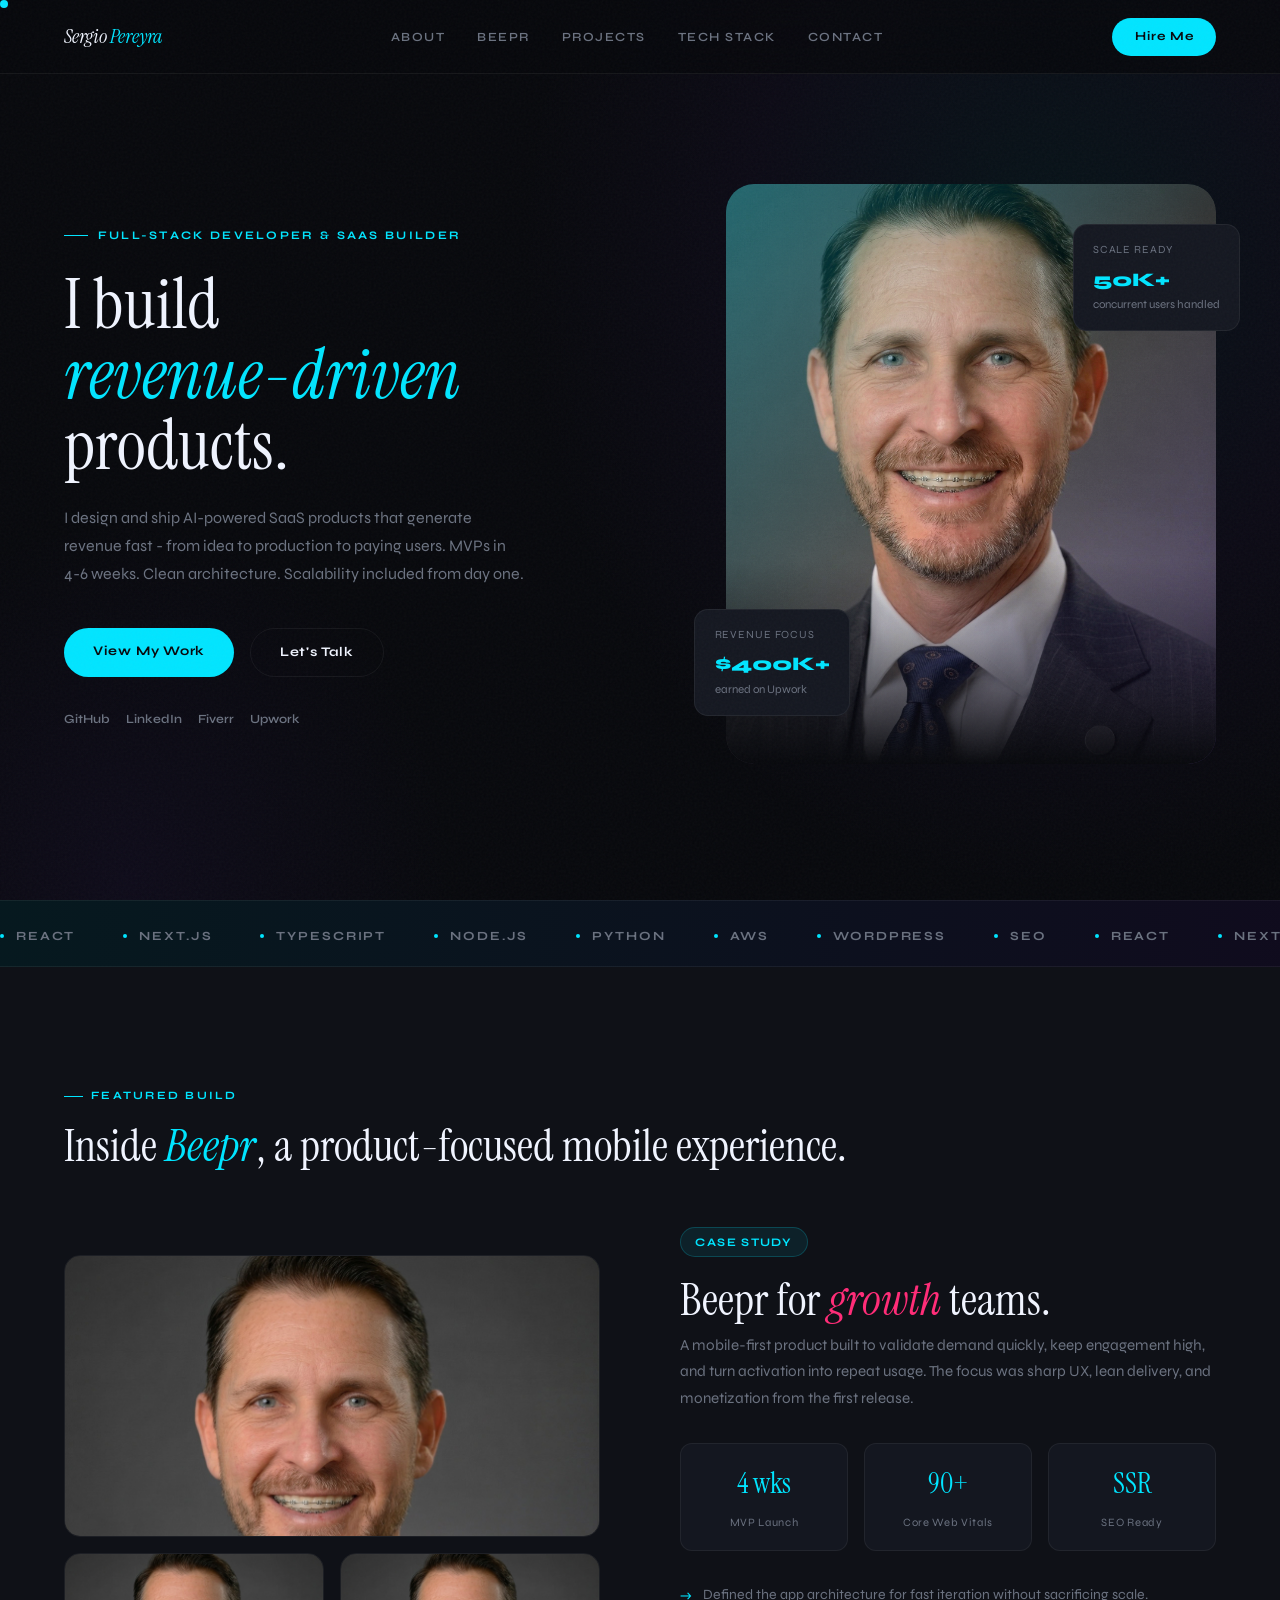
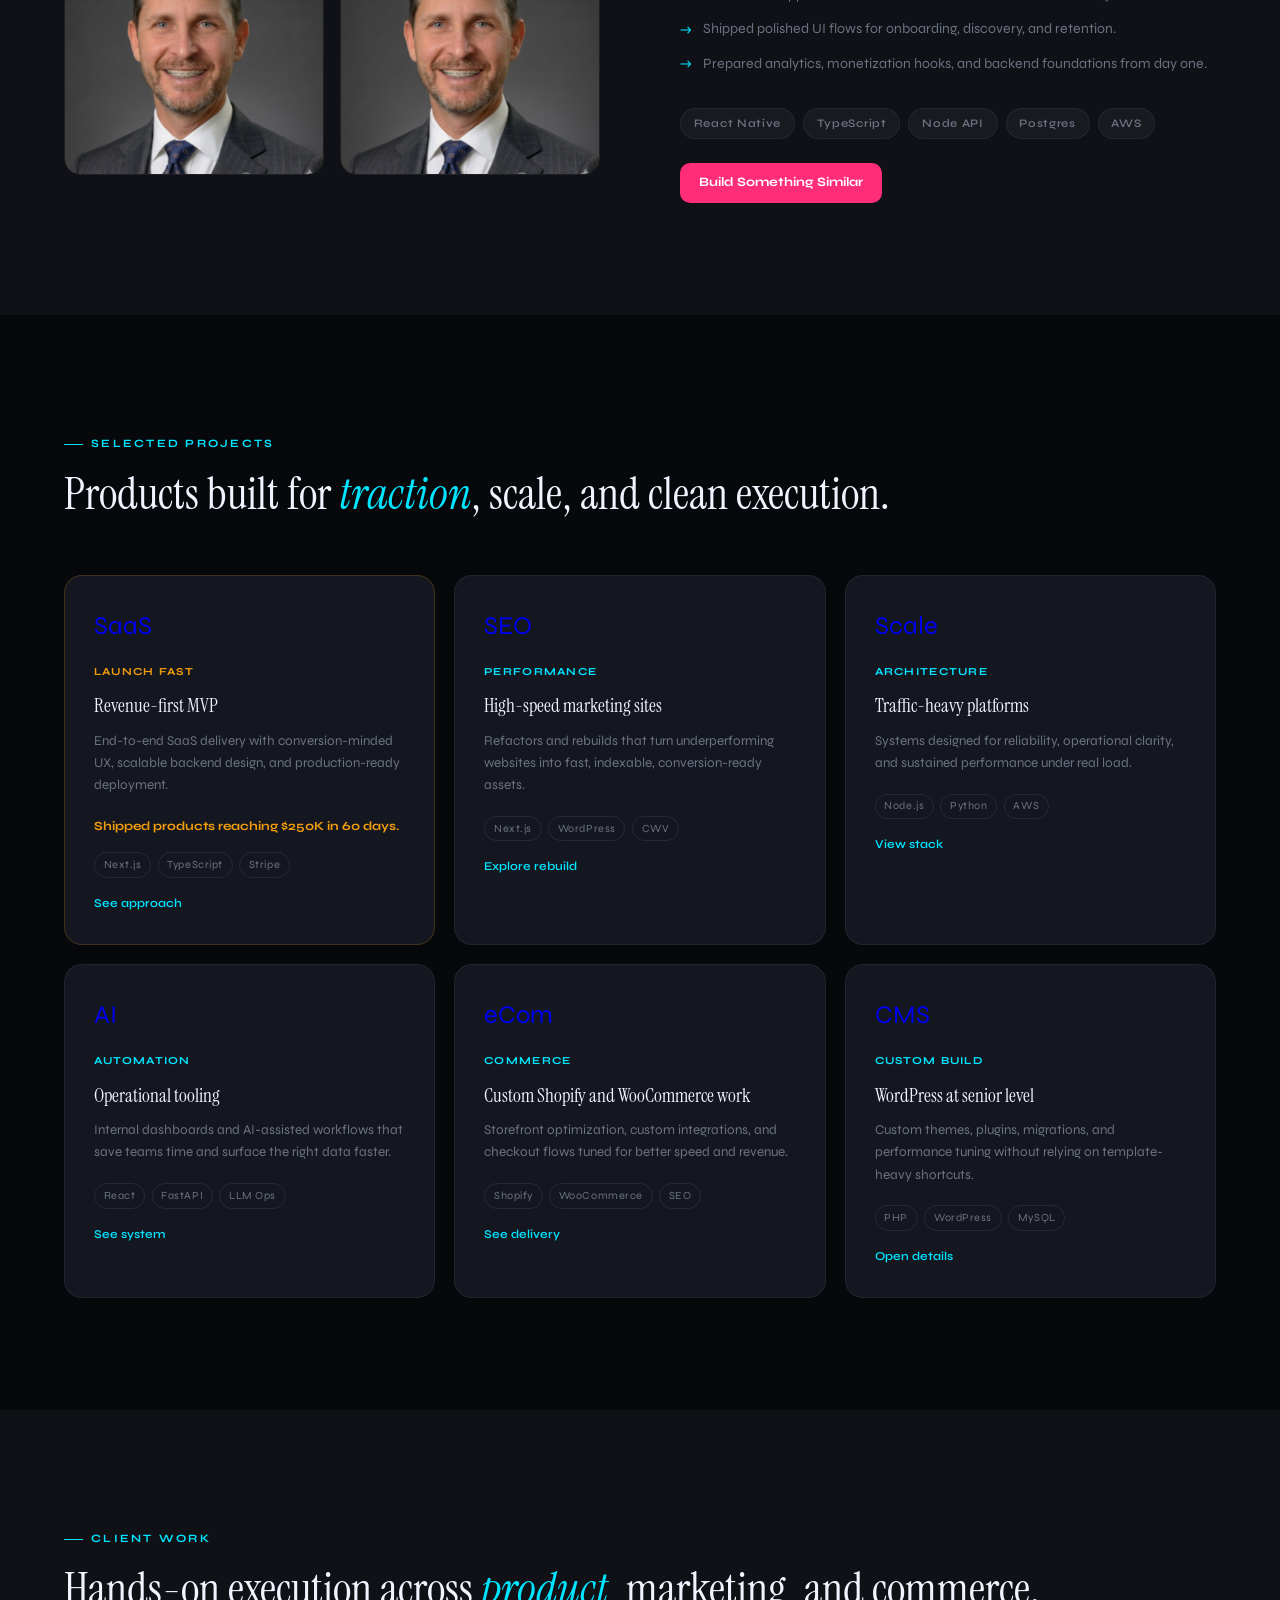
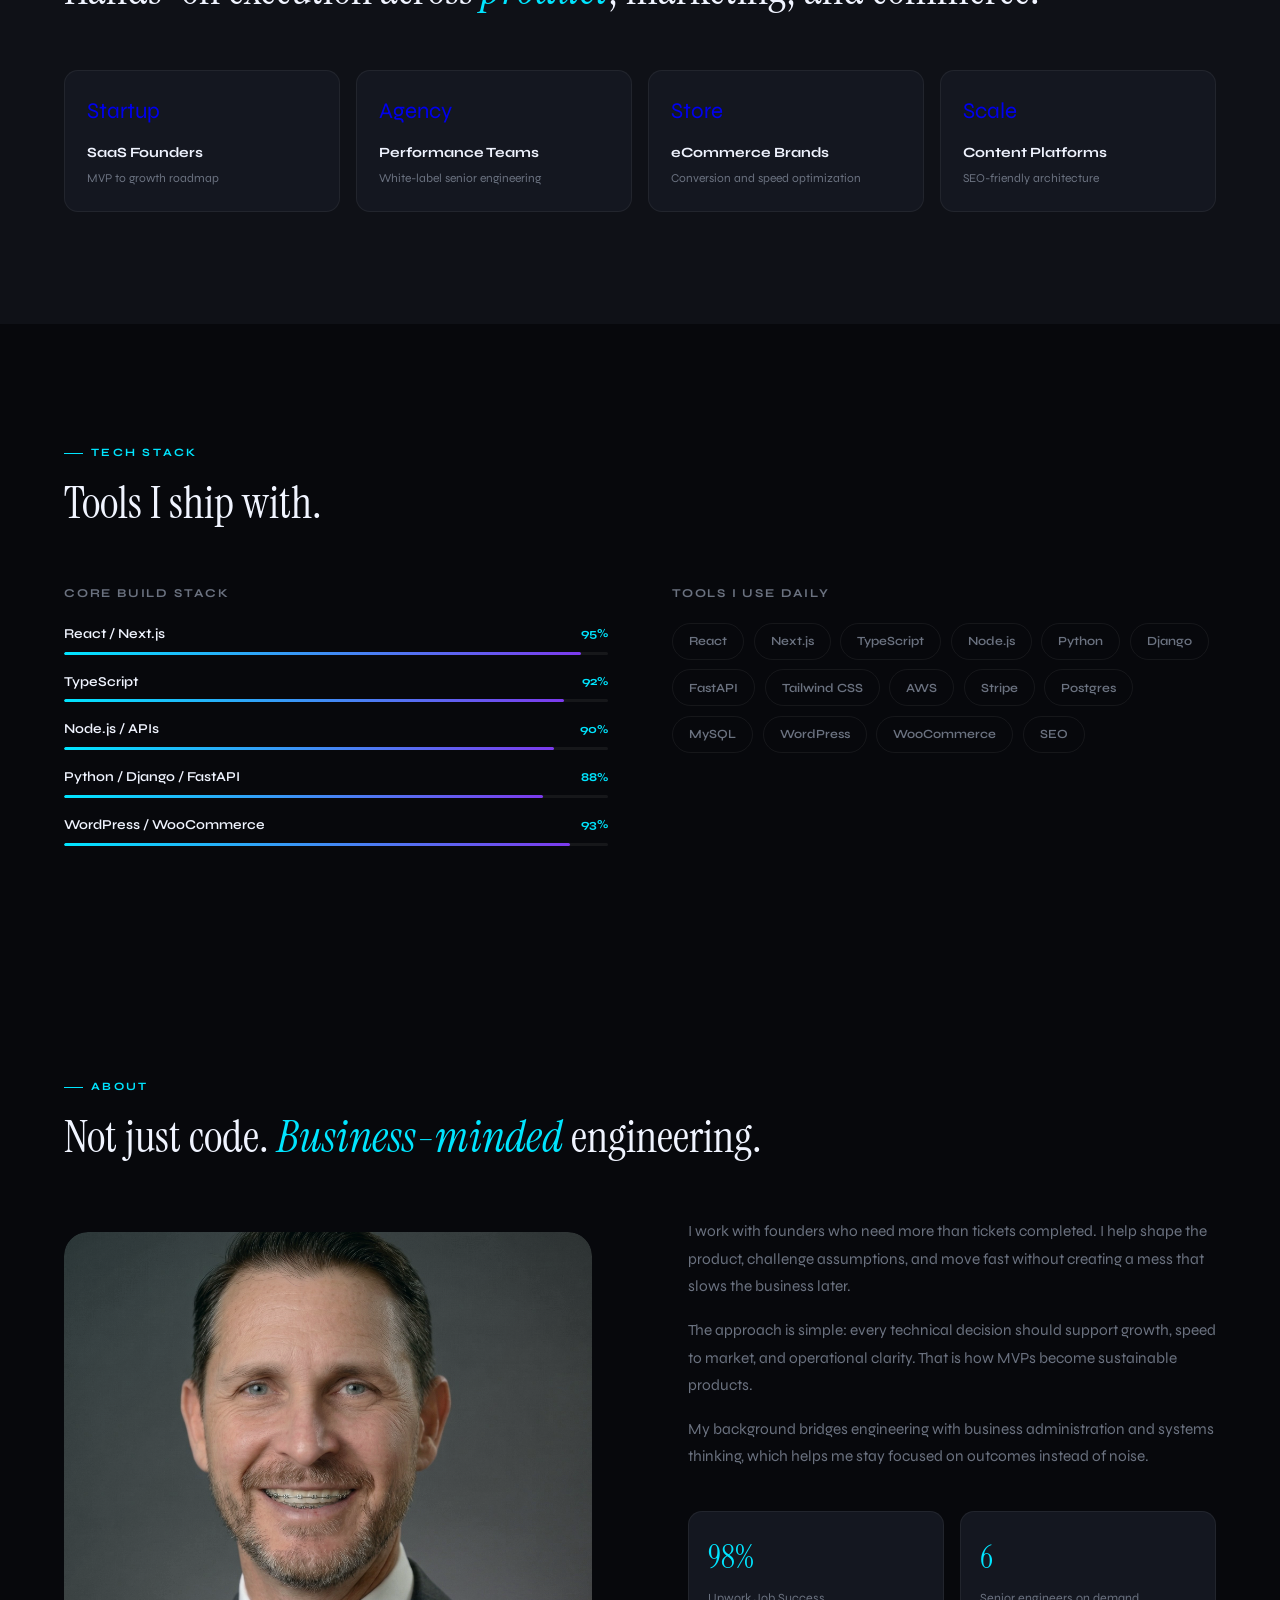
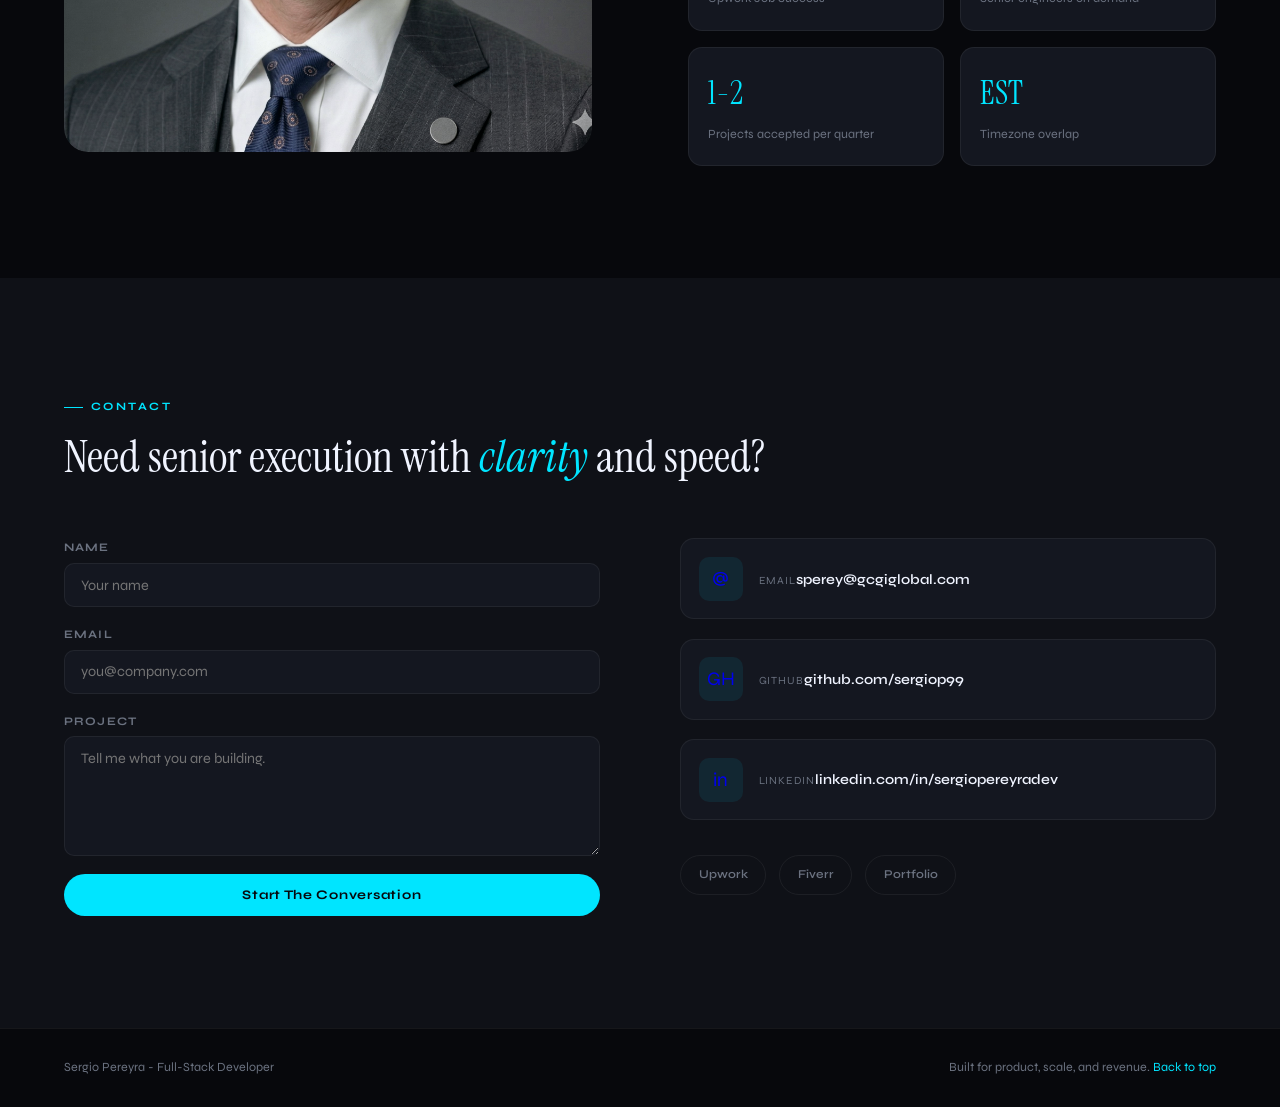
==== commit 8d39e56a: "feat: update work experience with detailed project metrics and tech stack" ====
--- a/index.generated.html
+++ b/index.generated.html
@@ -17,8 +17,7 @@
     <li><a href="#about">About</a></li>
     <li><a href="#featured">Beepr</a></li>
     <li><a href="#projects">Projects</a></li>
-    <li><a href="#skills">Skills</a></li>
-    <li><a href="#experience">Experience</a></li>
+    <li><a href="#tech-stack">Tech Stack</a></li>
     <li><a href="#contact">Contact</a></li>
   </ul>
   <a href="mailto:sperey@gcgiglobal.com" class="nav-cta">Hire Me</a>
@@ -209,12 +208,12 @@
   </div>
 </section>
 
-<section class="skills-section reveal" id="skills">
-  <div class="section-tag">Core Skills</div>
-  <h2>Engineering depth with a <em>business</em> lens.</h2>
+<section class="skills-section reveal" id="tech-stack">
+  <div class="section-tag">Tech Stack</div>
+  <h2>Tools I ship with.</h2>
   <div class="skills-wrap">
     <div>
-      <div class="skill-group-title">Execution</div>
+      <div class="skill-group-title">Core Build Stack</div>
       <div class="skill-bars">
         <div class="skill-row">
           <div class="skill-top"><span class="skill-name">React / Next.js</span><span class="skill-pct">95%</span></div>
@@ -239,7 +238,7 @@
       </div>
     </div>
     <div>
-      <div class="skill-group-title">Stack</div>
+      <div class="skill-group-title">Tools I Use Daily</div>
       <div class="tech-cloud">
         <span class="tech-chip">React</span>
         <span class="tech-chip">Next.js</span>
@@ -256,40 +255,6 @@
         <span class="tech-chip">WordPress</span>
         <span class="tech-chip">WooCommerce</span>
         <span class="tech-chip">SEO</span>
-      </div>
-    </div>
-  </div>
-</section>
-
-<section class="exp-section reveal" id="experience">
-  <div class="section-tag">Experience</div>
-  <h2>Senior delivery with <em>ownership</em> from end to end.</h2>
-  <div class="exp-grid">
-    <div class="exp-item">
-      <div class="exp-date"><span class="exp-dot"></span>2020 - Present</div>
-      <div>
-        <div class="exp-role">Senior Full-Stack Engineer</div>
-        <div class="exp-company">Independent / Upwork Expert Partner</div>
-        <div class="exp-desc">Leading product strategy, architecture, and delivery for founders who need senior execution instead of outsourced churn. Focused on revenue, speed, and maintainability.</div>
-        <div class="exp-tags"><span class="pill">SaaS</span><span class="pill">MVP</span><span class="pill">Scale</span></div>
-      </div>
-    </div>
-    <div class="exp-item">
-      <div class="exp-date"><span class="exp-dot"></span>2017 - 2020</div>
-      <div>
-        <div class="exp-role">Frontend / Performance Specialist</div>
-        <div class="exp-company">Web Platforms and Marketing Sites</div>
-        <div class="exp-desc">Built high-performance frontends, improved Core Web Vitals, and translated business goals into cleaner UX and stronger conversion paths.</div>
-        <div class="exp-tags"><span class="pill">Next.js</span><span class="pill">SEO</span><span class="pill">Conversion</span></div>
-      </div>
-    </div>
-    <div class="exp-item">
-      <div class="exp-date"><span class="exp-dot"></span>2013 - 2017</div>
-      <div>
-        <div class="exp-role">WordPress / Backend Engineer</div>
-        <div class="exp-company">Custom Themes, Plugins, and CMS Systems</div>
-        <div class="exp-desc">Delivered tailored CMS and commerce solutions with maintainable code, integrations, and performance tuning for client teams.</div>
-        <div class="exp-tags"><span class="pill">WordPress</span><span class="pill">PHP</span><span class="pill">MySQL</span></div>
       </div>
     </div>
   </div>
--- a/styles.css
+++ b/styles.css
@@ -214,7 +214,45 @@
 }
 h2 em{font-style:italic;color:var(--accent);}
 
-/* BEEPR PROJECT â€” FEATURED */
+/* SERVICES SECTION */
+.services-section{
+  background:var(--surface);
+}
+.services-grid{
+  display:grid;
+  grid-template-columns:repeat(3,1fr);
+  gap:1.5rem;
+}
+.service-card{
+  background:var(--card);
+  border:1px solid var(--border);
+  border-radius:var(--radius);
+  padding:2rem;
+  transition:all 0.3s;
+}
+.service-card:hover{
+  border-color:rgba(0,229,255,0.2);
+  transform:translateY(-4px);
+  box-shadow:0 16px 48px rgba(0,0,0,0.4);
+}
+.service-icon{
+  font-size:2.2rem;
+  margin-bottom:1rem;
+}
+.service-title{
+  font-family:var(--font-display);
+  font-size:1.4rem;
+  color:var(--white);
+  margin-bottom:0.8rem;
+  font-weight:400;
+}
+.service-desc{
+  font-size:0.9rem;
+  color:var(--muted);
+  line-height:1.7;
+}
+
+/* BEEPR PROJECT — FEATURED */
 .featured{background:var(--surface);}
 .beepr-wrap{
   display:grid;grid-template-columns:1fr 1fr;
@@ -242,12 +280,12 @@
   text-transform:uppercase;padding:0.3rem 0.9rem;border-radius:100px;
   margin-bottom:1.2rem;
 }
-.featured-meta{
-  display:flex;
-  flex-wrap:wrap;
-  gap:0.5rem;
-  margin-bottom:1rem;
-}
+.featured-meta{
+  display:flex;
+  flex-wrap:wrap;
+  gap:0.5rem;
+  margin-bottom:1rem;
+}
 .beepr-title{
   font-family:var(--font-display);font-size:2.8rem;
   color:var(--white);font-weight:400;line-height:1.05;
@@ -276,7 +314,7 @@
   font-size:0.88rem;color:var(--muted);
 }
 .contrib-item::before{
-  content:'\2192';color:var(--accent);flex-shrink:0;
+  content:'\2192';color:var(--accent);flex-shrink:0;
   font-size:0.9rem;margin-top:0.05rem;
 }
 .stack-pills{display:flex;flex-wrap:wrap;gap:0.5rem;}
@@ -353,6 +391,90 @@
 }
 .proj-link:hover{gap:0.5rem;}
 
+/* CASE STUDIES SECTION */
+.case-studies-section{
+  background:var(--bg);
+}
+.case-studies-grid{
+  display:grid;
+  grid-template-columns:repeat(3,1fr);
+  gap:1.5rem;
+}
+.case-card{
+  background:var(--card);
+  border:1px solid var(--border);
+  border-radius:var(--radius);
+  padding:2rem;
+  transition:all 0.3s;
+}
+.case-card:hover{
+  border-color:rgba(0,229,255,0.2);
+  transform:translateY(-4px);
+  box-shadow:0 16px 48px rgba(0,0,0,0.4);
+}
+.case-emoji{
+  font-size:2rem;
+  margin-bottom:0.8rem;
+}
+.case-title{
+  font-family:var(--font-display);
+  font-size:1.5rem;
+  color:var(--white);
+  margin-bottom:1.5rem;
+  font-weight:400;
+}
+.case-block{
+  margin-bottom:1.2rem;
+}
+.case-label{
+  font-size:0.7rem;
+  font-weight:700;
+  letter-spacing:0.12em;
+  text-transform:uppercase;
+  color:var(--accent);
+  margin-bottom:0.4rem;
+}
+.case-text{
+  font-size:0.9rem;
+  color:var(--muted);
+  line-height:1.7;
+}
+.case-result{
+  color:var(--gold);
+  font-weight:700;
+}
+.case-stack{
+  display:flex;
+  flex-wrap:wrap;
+  gap:0.4rem;
+  margin-top:1.5rem;
+}
+.case-metrics{
+  display:grid;
+  grid-template-columns:repeat(3,1fr);
+  gap:0.8rem;
+  margin:1.2rem 0 1.8rem;
+}
+.case-metric{
+  background:rgba(255,255,255,0.03);
+  border:1px solid rgba(255,255,255,0.05);
+  border-radius:12px;
+  padding:0.9rem 0.7rem;
+  text-align:center;
+}
+.case-metric-val{
+  font-family:var(--font-display);
+  font-size:1.7rem;
+  font-weight:400;
+  color:var(--white);
+  margin-bottom:0.2rem;
+}
+.case-metric-lab{
+  font-size:0.72rem;
+  color:var(--muted);
+  letter-spacing:0.05em;
+}
+
 /* SHOPIFY / CLIENT WORK */
 .clients-section{background:var(--surface);}
 .clients-grid{
@@ -402,6 +524,38 @@
 }
 .tech-chip:hover{border-color:var(--accent);color:var(--accent);background:rgba(0,229,255,0.04);}
 
+/* TECH SECTION */
+.tech-section{
+  background:var(--surface);
+}
+.tech-row{
+  display:flex;
+  flex-wrap:wrap;
+  gap:1rem;
+  justify-content:center;
+  padding:2rem;
+  background:var(--card);
+  border:1px solid var(--border);
+  border-radius:var(--radius);
+}
+.tech-item{
+  font-family:var(--font-body);
+  font-size:1.1rem;
+  font-weight:700;
+  color:var(--white);
+  padding:0.6rem 1.4rem;
+  border-radius:100px;
+  background:rgba(255,255,255,0.04);
+  border:1px solid rgba(255,255,255,0.06);
+  letter-spacing:0.05em;
+  transition:all 0.2s;
+}
+.tech-item:hover{
+  border-color:rgba(0,229,255,0.3);
+  background:rgba(0,229,255,0.08);
+  color:var(--accent);
+}
+
 /* EXPERIENCE */
 .exp-section{background:var(--surface);}
 .exp-grid{display:flex;flex-direction:column;gap:0;}
@@ -459,6 +613,15 @@
 }
 .a-stat-l{font-size:0.78rem;color:var(--muted);}
 .about-text p{font-size:0.96rem;color:var(--muted);margin-bottom:1rem;line-height:1.8;}
+
+/* FINAL CTA */
+.cta-final{
+  background:var(--bg);
+  text-align:center;
+}
+.cta-final h2{
+  margin-bottom:2rem;
+}
 
 /* CONTACT */
 .contact-section{background:var(--surface);}
@@ -521,6 +684,9 @@
 /* RESPONSIVE */
 @media(max-width:1024px){
   .projects-grid{grid-template-columns:1fr 1fr;}
+  .services-grid{grid-template-columns:1fr 1fr;}
+  .case-studies-grid{grid-template-columns:1fr 1fr;}
+  .case-metrics{grid-template-columns:1fr;}
   .clients-grid{grid-template-columns:1fr 1fr;}
   .beepr-wrap{grid-template-columns:1fr;gap:3rem;}
   .beepr-screens{grid-template-columns:repeat(4,1fr);}
@@ -535,7 +701,10 @@
   nav .nav-links{display:none;}
   .about-grid,.contact-grid,.skills-wrap{grid-template-columns:1fr;gap:2.5rem;}
   .projects-grid{grid-template-columns:1fr;}
+  .services-grid{grid-template-columns:1fr;}
+  .case-studies-grid{grid-template-columns:1fr;}
+  .case-metrics{grid-template-columns:1fr;}
   .clients-grid{grid-template-columns:1fr 1fr;}
   .exp-item{grid-template-columns:1fr;gap:0.5rem;}
   .metrics-row{grid-template-columns:1fr 1fr 1fr;}
-}
+}
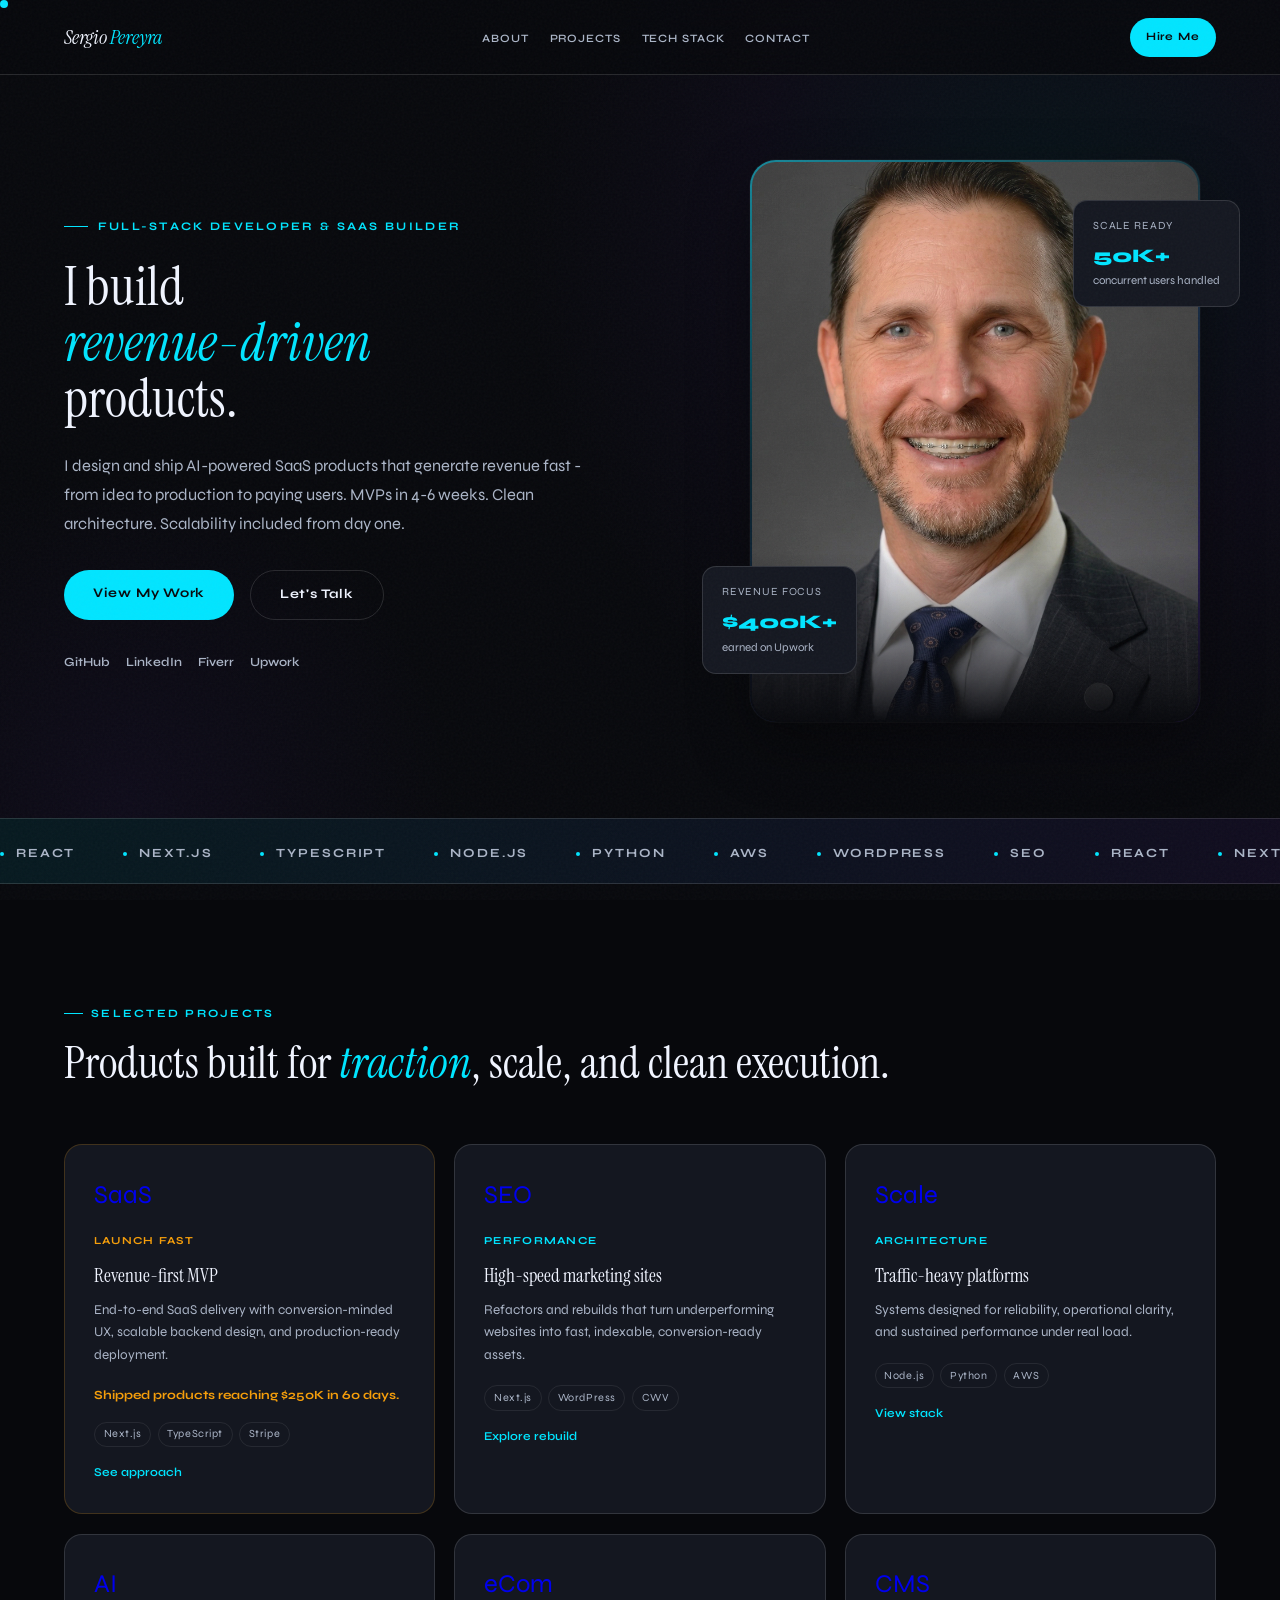
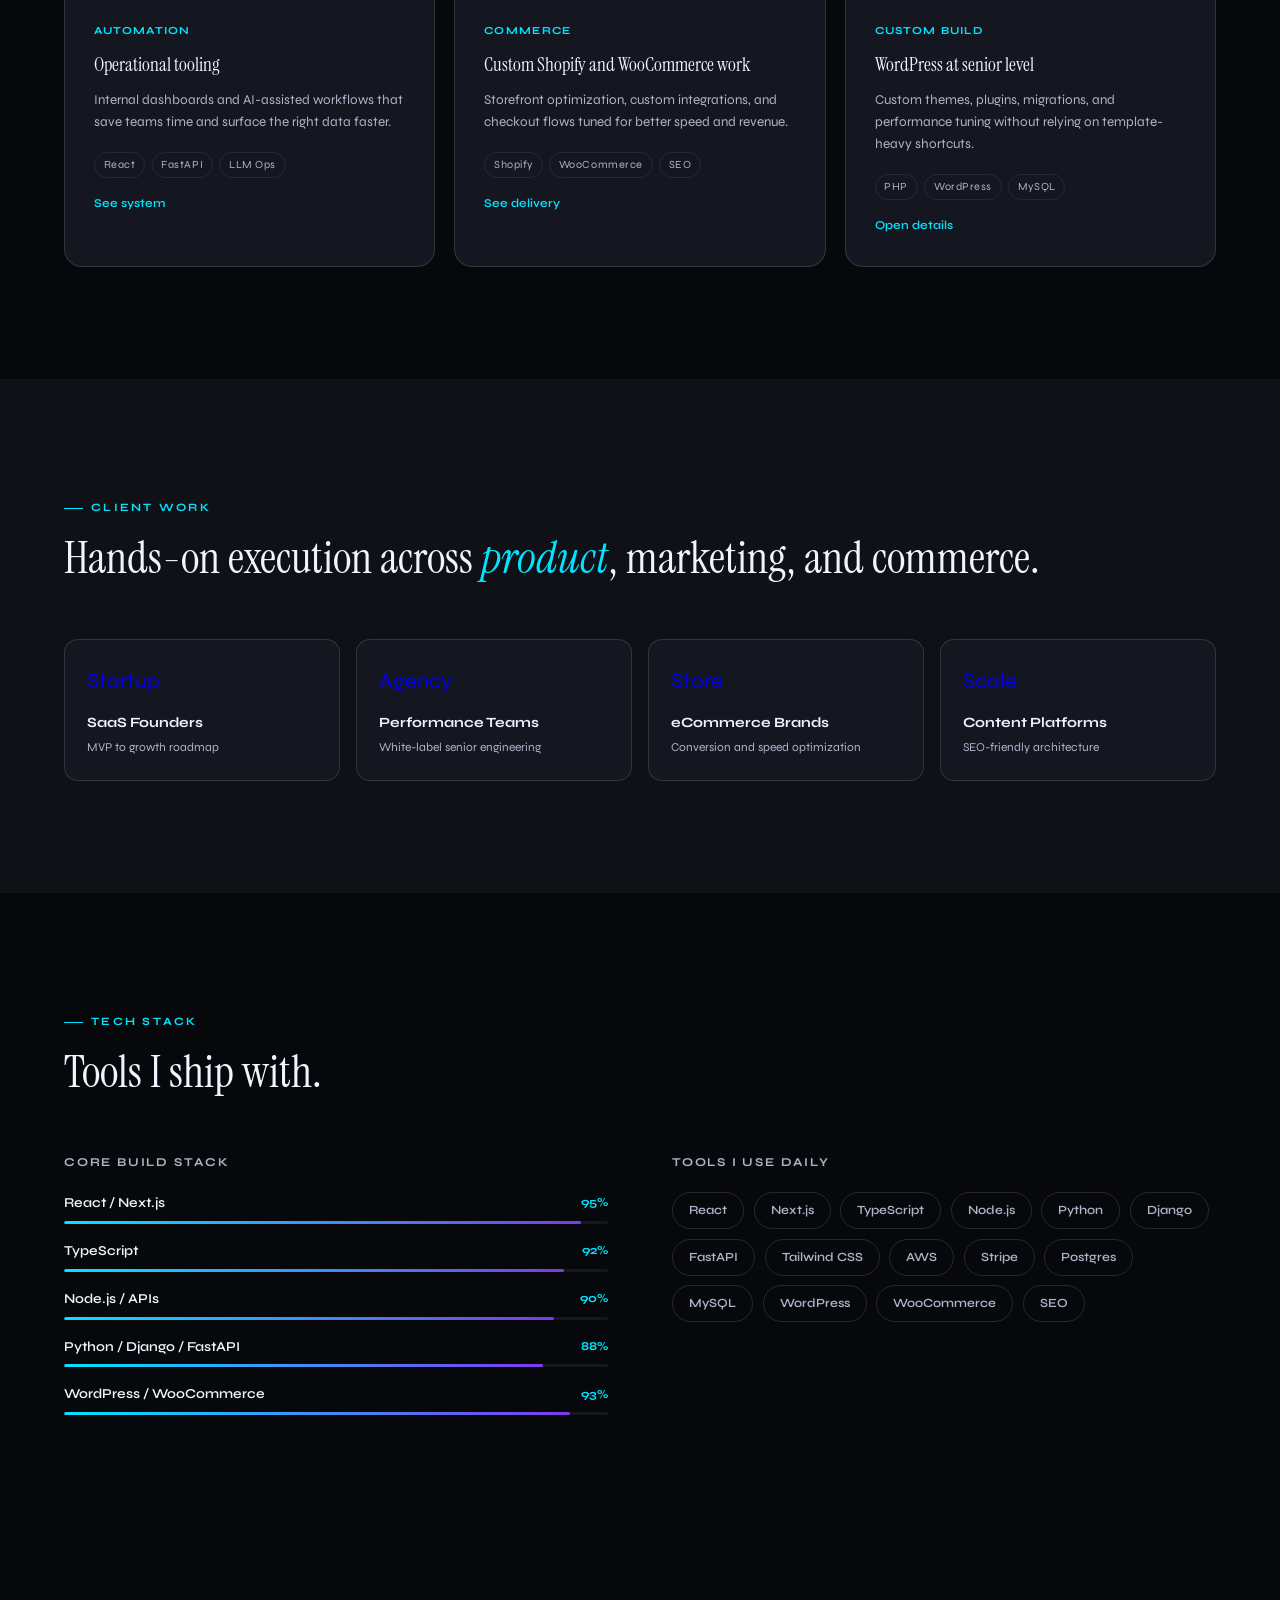
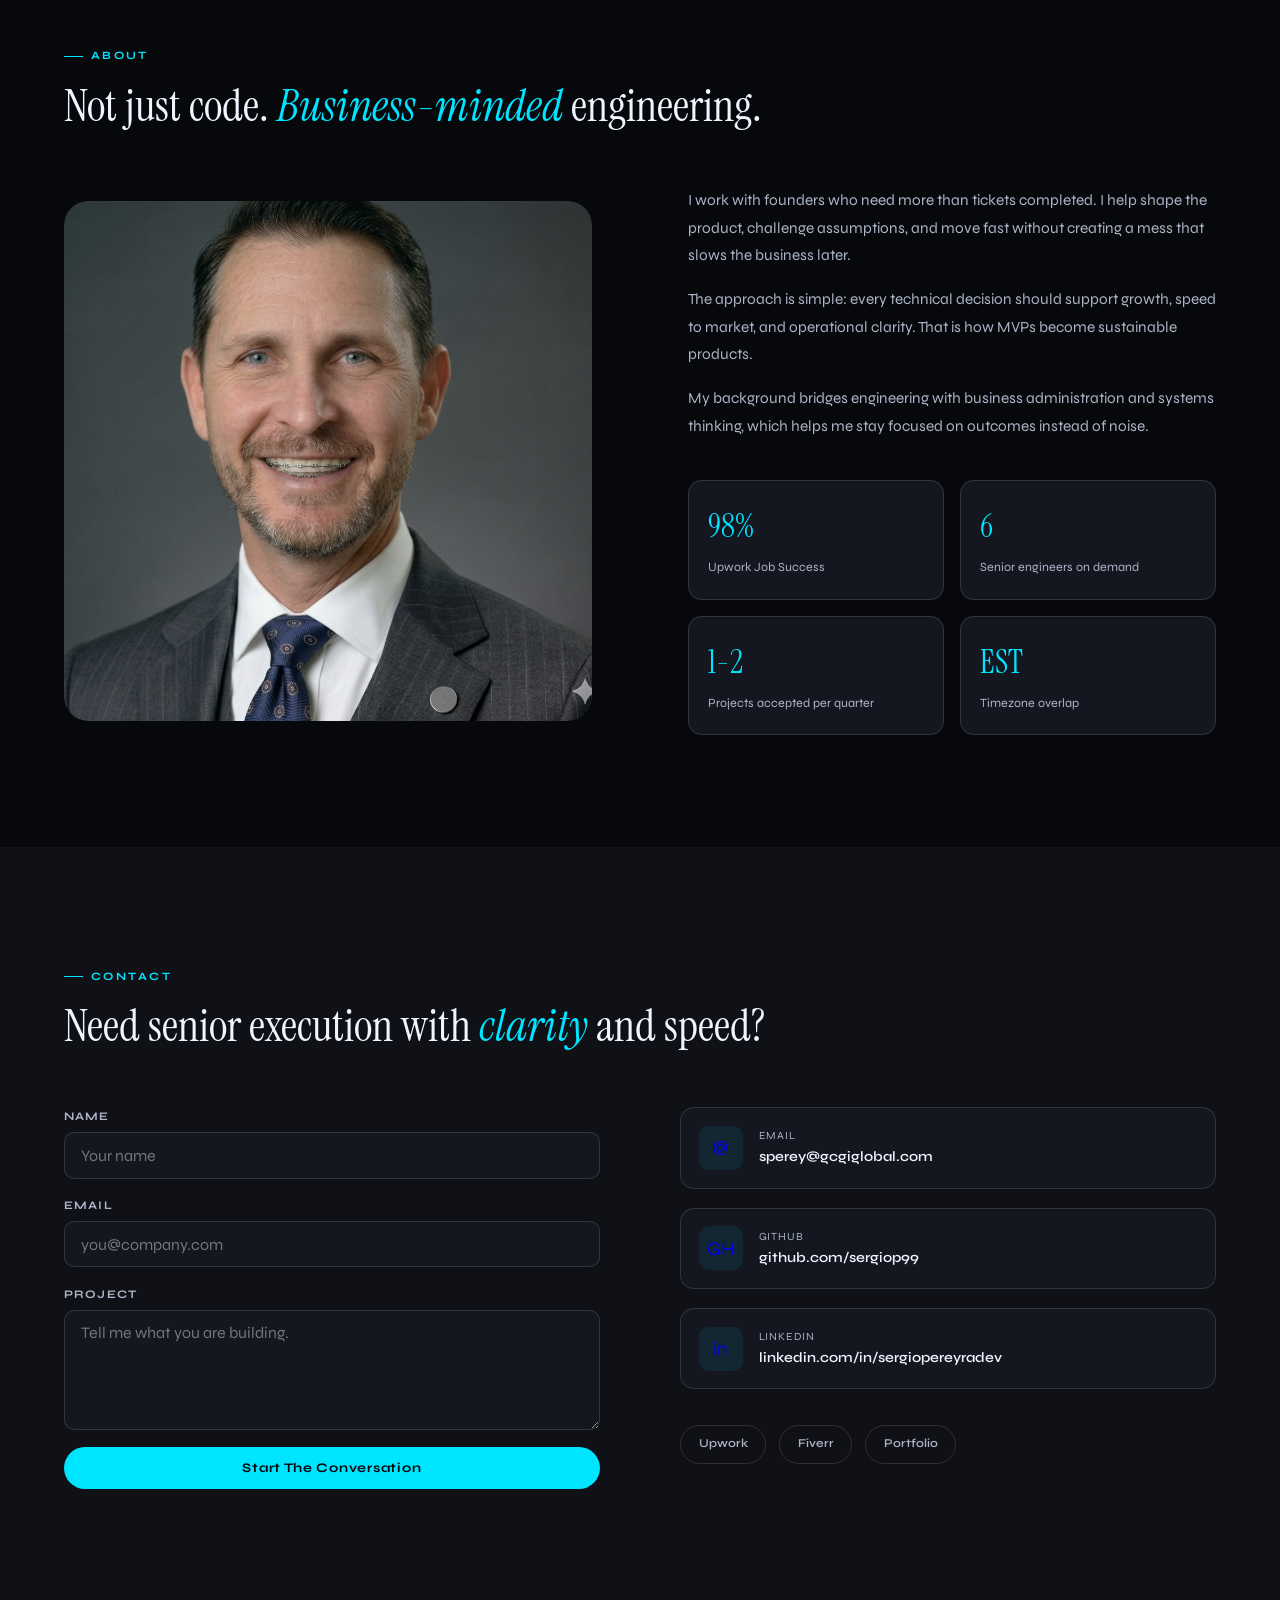
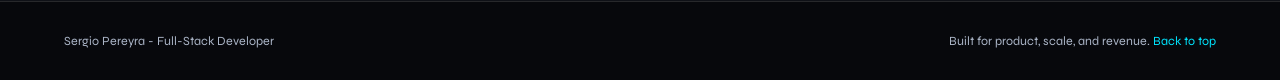
==== commit 0901f326: "Align portfolio messaging with delivery leadership" ====
--- a/index.generated.html
+++ b/index.generated.html
@@ -15,7 +15,6 @@
   <a class="nav-logo" href="#home">Sergio <span>Pereyra</span></a>
   <ul class="nav-links">
     <li><a href="#about">About</a></li>
-    <li><a href="#featured">Beepr</a></li>
     <li><a href="#projects">Projects</a></li>
     <li><a href="#tech-stack">Tech Stack</a></li>
     <li><a href="#contact">Contact</a></li>
@@ -82,40 +81,6 @@
   </div>
 </div>
 
-<section class="featured reveal" id="featured">
-  <div class="section-tag">Featured Build</div>
-  <h2>Inside <em>Beepr</em>, a product-focused mobile experience.</h2>
-  <div class="beepr-wrap">
-    <div class="beepr-screens">
-      <div class="beepr-screen"><img src="./hero.jpg" alt="Beepr overview screen"></div>
-      <div class="beepr-screen"><img src="./hero.jpg" alt="Beepr analytics screen"></div>
-      <div class="beepr-screen"><img src="./hero.jpg" alt="Beepr growth screen"></div>
-    </div>
-    <div>
-      <div class="featured-label">Case Study</div>
-      <div class="beepr-title">Beepr for <em>growth</em> teams.</div>
-      <p class="beepr-desc">A mobile-first product built to validate demand quickly, keep engagement high, and turn activation into repeat usage. The focus was sharp UX, lean delivery, and monetization from the first release.</p>
-      <div class="metrics-row">
-        <div class="metric"><span class="metric-val">4 wks</span><span class="metric-lab">MVP Launch</span></div>
-        <div class="metric"><span class="metric-val">90+</span><span class="metric-lab">Core Web Vitals</span></div>
-        <div class="metric"><span class="metric-val">SSR</span><span class="metric-lab">SEO Ready</span></div>
-      </div>
-      <div class="contrib-list">
-        <div class="contrib-item">Defined the app architecture for fast iteration without sacrificing scale.</div>
-        <div class="contrib-item">Shipped polished UI flows for onboarding, discovery, and retention.</div>
-        <div class="contrib-item">Prepared analytics, monetization hooks, and backend foundations from day one.</div>
-      </div>
-      <div class="stack-pills">
-        <span class="pill">React Native</span>
-        <span class="pill">TypeScript</span>
-        <span class="pill">Node API</span>
-        <span class="pill">Postgres</span>
-        <span class="pill">AWS</span>
-      </div>
-      <a class="app-store-link" href="#contact">Build Something Similar</a>
-    </div>
-  </div>
-</section>
 
 <section class="reveal" id="projects">
   <div class="section-tag">Selected Projects</div>
--- a/styles.css
+++ b/styles.css
@@ -1,710 +1,777 @@
-:root{
-  --bg:#07080c;
-  --surface:#0f1117;
-  --card:#141720;
-  --border:rgba(255,255,255,0.06);
-  --accent:#00e5ff;
-  --accent2:#7c3aed;
-  --gold:#f59e0b;
-  --white:#f0f4ff;
-  --muted:#6b7280;
-  --radius:18px;
-  --font-display:'Instrument Serif',serif;
-  --font-body:'Syne',sans-serif;
-}
-*,*::before,*::after{box-sizing:border-box;margin:0;padding:0}
-html{scroll-behavior:smooth}
-body{
-  background:var(--bg);
-  color:var(--white);
-  font-family:var(--font-body);
-  font-weight:400;
-  line-height:1.65;
-  overflow-x:hidden;
-}
-
-/* GRAIN */
-body::after{
-  content:'';
-  position:fixed;inset:0;
-  background-image:url("data:image/svg+xml,%3Csvg viewBox='0 0 512 512' xmlns='http://www.w3.org/2000/svg'%3E%3Cfilter id='n'%3E%3CfeTurbulence type='fractalNoise' baseFrequency='0.75' numOctaves='4' stitchTiles='stitch'/%3E%3C/filter%3E%3Crect width='100%25' height='100%25' filter='url(%23n)' opacity='0.035'/%3E%3C/svg%3E");
-  pointer-events:none;z-index:9999;
-}
-
-/* CURSOR DOT */
-.cursor{
-  position:fixed;width:8px;height:8px;
-  background:var(--accent);border-radius:50%;
-  pointer-events:none;z-index:9998;
-  transition:transform 0.1s;
-  mix-blend-mode:screen;
-}
-
-/* NAV */
-nav{
-  position:fixed;top:0;left:0;right:0;z-index:100;
-  display:flex;justify-content:space-between;align-items:center;
-  padding:1.1rem 5vw;
-  background:rgba(7,8,12,0.8);
-  backdrop-filter:blur(20px);
-  border-bottom:1px solid var(--border);
-}
-.nav-logo{
-  font-family:var(--font-display);
-  font-size:1.25rem;font-style:italic;
-  color:var(--white);text-decoration:none;
-  letter-spacing:-0.01em;
-}
-.nav-logo span{color:var(--accent);}
-.nav-links{display:flex;gap:2rem;list-style:none;}
-.nav-links a{
-  color:var(--muted);text-decoration:none;
-  font-size:0.78rem;letter-spacing:0.12em;text-transform:uppercase;
-  transition:color 0.2s;font-weight:600;
-}
-.nav-links a:hover{color:var(--accent);}
-.nav-cta{
-  padding:0.55rem 1.4rem;border-radius:100px;
-  background:var(--accent);color:var(--bg);
-  font-size:0.78rem;font-weight:700;letter-spacing:0.08em;
-  text-decoration:none;font-family:var(--font-body);
-  transition:all 0.2s;
-}
-.nav-cta:hover{background:#33ecff;transform:translateY(-1px);}
-
-/* HERO */
-.hero{
-  min-height:100vh;
-  display:grid;grid-template-columns:1.1fr 0.9fr;
-  align-items:center;gap:4rem;
-  padding:7rem 5vw 4rem;
-  position:relative;overflow:hidden;
-}
-.hero-glow{
-  position:absolute;top:-20%;right:-10%;
-  width:70vw;height:120%;
-  background:radial-gradient(ellipse at 60% 40%, rgba(0,229,255,0.05) 0%, rgba(124,58,237,0.04) 40%, transparent 70%);
-  pointer-events:none;
-}
-.hero-glow2{
-  position:absolute;bottom:-30%;left:-10%;
-  width:50vw;height:80%;
-  background:radial-gradient(ellipse at 40% 60%, rgba(124,58,237,0.06) 0%, transparent 60%);
-  pointer-events:none;
-}
-.hero-eyebrow{
-  display:inline-flex;align-items:center;gap:0.6rem;
-  font-size:0.72rem;font-weight:700;letter-spacing:0.2em;text-transform:uppercase;
-  color:var(--accent);margin-bottom:1.5rem;
-  opacity:0;animation:slideUp 0.7s 0.1s forwards;
-}
-.hero-eyebrow::before{content:'';width:1.5rem;height:1px;background:var(--accent);}
-h1{
-  font-family:var(--font-display);
-  font-size:clamp(3rem,5.5vw,5.5rem);
-  font-weight:400;line-height:1.0;
-  color:var(--white);
-  margin-bottom:1.5rem;
-  opacity:0;animation:slideUp 0.7s 0.2s forwards;
-}
-h1 em{font-style:italic;color:var(--accent);}
-.hero-sub{
-  font-size:1rem;color:var(--muted);
-  max-width:460px;margin-bottom:2.5rem;
-  opacity:0;animation:slideUp 0.7s 0.35s forwards;
-  line-height:1.75;
-}
-.hero-actions{
-  display:flex;gap:1rem;flex-wrap:wrap;
-  opacity:0;animation:slideUp 0.7s 0.5s forwards;
-}
-.btn{
-  padding:0.8rem 1.8rem;border-radius:100px;
-  font-size:0.82rem;font-weight:700;letter-spacing:0.06em;
-  text-decoration:none;cursor:pointer;border:none;
-  font-family:var(--font-body);transition:all 0.25s;
-}
-.btn-cyan{background:var(--accent);color:var(--bg);}
-.btn-cyan:hover{background:#33ecff;transform:translateY(-2px);box-shadow:0 8px 28px rgba(0,229,255,0.25);}
-.btn-ghost{background:transparent;color:var(--white);border:1px solid var(--border);}
-.btn-ghost:hover{border-color:var(--accent);color:var(--accent);transform:translateY(-2px);}
-.hero-links{
-  display:flex;gap:1rem;margin-top:2rem;
-  opacity:0;animation:slideUp 0.7s 0.65s forwards;
-}
-.hero-link{
-  display:flex;align-items:center;gap:0.4rem;
-  color:var(--muted);text-decoration:none;font-size:0.78rem;
-  transition:color 0.2s;font-weight:600;
-}
-.hero-link:hover{color:var(--accent);}
-
-/* PHOTO SIDE */
-.hero-visual{
-  position:relative;
-  opacity:0;animation:fadeIn 1s 0.4s forwards;
-}
-.photo-frame{
-  position:relative;
-  border-radius:28px;overflow:hidden;
-}
-.photo-frame::before{
-  content:'';position:absolute;inset:-1px;
-  background:linear-gradient(135deg,rgba(0,229,255,0.3),transparent 50%,rgba(124,58,237,0.2));
-  border-radius:28px;z-index:2;pointer-events:none;
-}
-.photo-frame img{
-  width:100%;height:580px;
-  object-fit:cover;object-position:center top;
-  display:block;filter:contrast(1.05);
-  border-radius:28px;
-}
-.photo-overlay{
-  position:absolute;bottom:0;left:0;right:0;
-  height:35%;
-  background:linear-gradient(to top, var(--bg), transparent);
-  z-index:3;
-}
-.float-card{
-  position:absolute;
-  background:var(--card);
-  border:1px solid var(--border);
-  border-radius:14px;
-  padding:1rem 1.2rem;
-  backdrop-filter:blur(10px);
-  z-index:10;
-}
-.float-card-1{bottom:3rem;left:-2rem;}
-.float-card-2{top:2.5rem;right:-1.5rem;}
-.fc-label{font-size:0.68rem;color:var(--muted);letter-spacing:0.08em;text-transform:uppercase;margin-bottom:0.3rem;}
-.fc-value{font-size:1.2rem;font-weight:800;color:var(--accent);}
-.fc-sub{font-size:0.72rem;color:var(--muted);}
-
-/* MARQUEE STRIP */
-.marquee-wrap{
-  padding:1.2rem 0;
-  background:linear-gradient(90deg,rgba(0,229,255,0.08),rgba(124,58,237,0.08));
-  border-top:1px solid var(--border);border-bottom:1px solid var(--border);
-  overflow:hidden;white-space:nowrap;
-}
-.marquee-track{
-  display:inline-flex;gap:3rem;
-  animation:marquee 30s linear infinite;
-}
-.marquee-item{
-  font-size:0.78rem;font-weight:700;letter-spacing:0.15em;text-transform:uppercase;
-  color:var(--muted);display:flex;align-items:center;gap:0.75rem;
-}
-.marquee-dot{width:4px;height:4px;border-radius:50%;background:var(--accent);}
-@keyframes marquee{from{transform:translateX(0)}to{transform:translateX(-50%)}}
-
-/* SECTIONS */
-section{padding:7rem 5vw;position:relative;}
-.section-tag{
-  font-size:0.7rem;font-weight:700;letter-spacing:0.2em;text-transform:uppercase;
-  color:var(--accent);display:inline-flex;align-items:center;gap:0.5rem;
-  margin-bottom:1rem;
-}
-.section-tag::before{content:'';width:1.2rem;height:1px;background:var(--accent);}
-h2{
-  font-family:var(--font-display);
-  font-size:clamp(2rem,3.5vw,3.2rem);
-  font-weight:400;color:var(--white);
-  line-height:1.1;margin-bottom:3.5rem;
-}
-h2 em{font-style:italic;color:var(--accent);}
-
-/* SERVICES SECTION */
-.services-section{
-  background:var(--surface);
-}
-.services-grid{
-  display:grid;
-  grid-template-columns:repeat(3,1fr);
-  gap:1.5rem;
-}
-.service-card{
-  background:var(--card);
-  border:1px solid var(--border);
-  border-radius:var(--radius);
-  padding:2rem;
-  transition:all 0.3s;
-}
-.service-card:hover{
-  border-color:rgba(0,229,255,0.2);
-  transform:translateY(-4px);
-  box-shadow:0 16px 48px rgba(0,0,0,0.4);
-}
-.service-icon{
-  font-size:2.2rem;
-  margin-bottom:1rem;
-}
-.service-title{
-  font-family:var(--font-display);
-  font-size:1.4rem;
-  color:var(--white);
-  margin-bottom:0.8rem;
-  font-weight:400;
-}
-.service-desc{
-  font-size:0.9rem;
-  color:var(--muted);
-  line-height:1.7;
-}
-
-/* BEEPR PROJECT — FEATURED */
-.featured{background:var(--surface);}
-.beepr-wrap{
-  display:grid;grid-template-columns:1fr 1fr;
-  gap:5rem;align-items:center;
-}
-.beepr-screens{
-  display:grid;grid-template-columns:1fr 1fr;
-  gap:1rem;
-}
-.beepr-screen{
-  border-radius:16px;overflow:hidden;
-  border:1px solid var(--border);
-  transition:transform 0.3s;
-}
-.beepr-screen:hover{transform:scale(1.03);}
-.beepr-screen img{width:100%;display:block;height:220px;object-fit:cover;object-position:top center;}
-.beepr-screen:first-child{
-  grid-column:1/-1;
-}
-.beepr-screen:first-child img{height:280px;}
-.featured-label{
-  display:inline-flex;align-items:center;gap:0.5rem;
-  background:rgba(0,229,255,0.08);border:1px solid rgba(0,229,255,0.2);
-  color:var(--accent);font-size:0.72rem;font-weight:700;letter-spacing:0.12em;
-  text-transform:uppercase;padding:0.3rem 0.9rem;border-radius:100px;
-  margin-bottom:1.2rem;
-}
-.featured-meta{
-  display:flex;
-  flex-wrap:wrap;
-  gap:0.5rem;
-  margin-bottom:1rem;
-}
-.beepr-title{
-  font-family:var(--font-display);font-size:2.8rem;
-  color:var(--white);font-weight:400;line-height:1.05;
-  margin-bottom:0.5rem;
-}
-.beepr-title em{font-style:italic;color:#ff2d78;}
-.beepr-desc{color:var(--muted);font-size:0.95rem;margin-bottom:2rem;line-height:1.75;}
-.metrics-row{
-  display:grid;grid-template-columns:repeat(3,1fr);
-  gap:1rem;margin-bottom:2rem;
-}
-.metric{
-  background:var(--card);border:1px solid var(--border);
-  border-radius:12px;padding:1rem;
-  text-align:center;transition:border-color 0.2s;
-}
-.metric:hover{border-color:rgba(0,229,255,0.3);}
-.metric-val{
-  font-family:var(--font-display);font-size:1.8rem;
-  color:var(--accent);font-weight:400;display:block;
-}
-.metric-lab{font-size:0.7rem;color:var(--muted);letter-spacing:0.06em;}
-.contrib-list{display:flex;flex-direction:column;gap:0.6rem;margin-bottom:2rem;}
-.contrib-item{
-  display:flex;align-items:flex-start;gap:0.7rem;
-  font-size:0.88rem;color:var(--muted);
-}
-.contrib-item::before{
-  content:'\2192';color:var(--accent);flex-shrink:0;
-  font-size:0.9rem;margin-top:0.05rem;
-}
-.stack-pills{display:flex;flex-wrap:wrap;gap:0.5rem;}
-.pill{
-  font-size:0.72rem;font-weight:600;letter-spacing:0.06em;
-  padding:0.3rem 0.8rem;border-radius:100px;
-  background:rgba(255,255,255,0.04);
-  border:1px solid var(--border);color:var(--muted);
-  transition:all 0.2s;
-}
-.pill:hover{border-color:var(--accent);color:var(--accent);}
-.app-store-link{
-  display:inline-flex;align-items:center;gap:0.5rem;
-  background:#ff2d78;color:white;
-  padding:0.6rem 1.2rem;border-radius:10px;
-  text-decoration:none;font-size:0.8rem;font-weight:700;
-  transition:all 0.2s;margin-top:1.5rem;
-}
-.app-store-link:hover{background:#ff5499;transform:translateY(-1px);}
-
-/* PROJECTS GRID */
-.projects-grid{
-  display:grid;
-  grid-template-columns:repeat(3,1fr);
-  gap:1.2rem;
-}
-.proj-card{
-  background:var(--card);
-  border:1px solid var(--border);
-  border-radius:var(--radius);
-  padding:1.8rem;
-  transition:all 0.3s;
-  text-decoration:none;
-  display:block;
-  position:relative;
-  overflow:hidden;
-}
-.proj-card::before{
-  content:'';position:absolute;top:0;left:0;right:0;height:2px;
-  background:linear-gradient(90deg,var(--accent),var(--accent2));
-  transform:scaleX(0);transform-origin:left;
-  transition:transform 0.3s;
-}
-.proj-card:hover::before{transform:scaleX(1);}
-.proj-card:hover{border-color:rgba(0,229,255,0.15);transform:translateY(-4px);box-shadow:0 16px 48px rgba(0,0,0,0.4);}
-.proj-card.highlight{border-color:rgba(245,158,11,0.2);}
-.proj-card.highlight::before{background:linear-gradient(90deg,var(--gold),#fbbf24);}
-.proj-emoji{font-size:1.6rem;margin-bottom:1rem;display:block;}
-.proj-tag{
-  font-size:0.67rem;font-weight:700;letter-spacing:0.12em;text-transform:uppercase;
-  color:var(--accent);margin-bottom:0.6rem;
-}
-.proj-card.highlight .proj-tag{color:var(--gold);}
-.proj-title{
-  font-family:var(--font-display);font-size:1.2rem;
-  color:var(--white);margin-bottom:0.5rem;font-weight:400;
-}
-.proj-desc{font-size:0.84rem;color:var(--muted);line-height:1.65;margin-bottom:1.2rem;}
-.proj-outcome{
-  font-size:0.78rem;font-weight:700;
-  color:var(--gold);margin-bottom:1rem;
-}
-.proj-stack{display:flex;flex-wrap:wrap;gap:0.4rem;}
-.proj-tech{
-  font-size:0.68rem;letter-spacing:0.05em;
-  padding:0.18rem 0.55rem;border-radius:100px;
-  border:1px solid rgba(255,255,255,0.08);color:var(--muted);
-}
-.proj-link{
-  display:inline-flex;align-items:center;gap:0.3rem;
-  font-size:0.75rem;font-weight:600;color:var(--accent);
-  text-decoration:none;margin-top:1rem;
-  transition:gap 0.2s;
-}
-.proj-link:hover{gap:0.5rem;}
-
-/* CASE STUDIES SECTION */
-.case-studies-section{
-  background:var(--bg);
-}
-.case-studies-grid{
-  display:grid;
-  grid-template-columns:repeat(3,1fr);
-  gap:1.5rem;
-}
-.case-card{
-  background:var(--card);
-  border:1px solid var(--border);
-  border-radius:var(--radius);
-  padding:2rem;
-  transition:all 0.3s;
-}
-.case-card:hover{
-  border-color:rgba(0,229,255,0.2);
-  transform:translateY(-4px);
-  box-shadow:0 16px 48px rgba(0,0,0,0.4);
-}
-.case-emoji{
-  font-size:2rem;
-  margin-bottom:0.8rem;
-}
-.case-title{
-  font-family:var(--font-display);
-  font-size:1.5rem;
-  color:var(--white);
-  margin-bottom:1.5rem;
-  font-weight:400;
-}
-.case-block{
-  margin-bottom:1.2rem;
-}
-.case-label{
-  font-size:0.7rem;
-  font-weight:700;
-  letter-spacing:0.12em;
-  text-transform:uppercase;
-  color:var(--accent);
-  margin-bottom:0.4rem;
-}
-.case-text{
-  font-size:0.9rem;
-  color:var(--muted);
-  line-height:1.7;
-}
-.case-result{
-  color:var(--gold);
-  font-weight:700;
-}
-.case-stack{
-  display:flex;
-  flex-wrap:wrap;
-  gap:0.4rem;
-  margin-top:1.5rem;
-}
-.case-metrics{
-  display:grid;
-  grid-template-columns:repeat(3,1fr);
-  gap:0.8rem;
-  margin:1.2rem 0 1.8rem;
-}
-.case-metric{
-  background:rgba(255,255,255,0.03);
-  border:1px solid rgba(255,255,255,0.05);
-  border-radius:12px;
-  padding:0.9rem 0.7rem;
-  text-align:center;
-}
-.case-metric-val{
-  font-family:var(--font-display);
-  font-size:1.7rem;
-  font-weight:400;
-  color:var(--white);
-  margin-bottom:0.2rem;
-}
-.case-metric-lab{
-  font-size:0.72rem;
-  color:var(--muted);
-  letter-spacing:0.05em;
-}
-
-/* SHOPIFY / CLIENT WORK */
-.clients-section{background:var(--surface);}
-.clients-grid{
-  display:grid;grid-template-columns:repeat(4,1fr);gap:1rem;
-}
-.client-card{
-  background:var(--card);border:1px solid var(--border);
-  border-radius:14px;padding:1.4rem;
-  transition:all 0.25s;text-decoration:none;
-}
-.client-card:hover{border-color:rgba(0,229,255,0.2);transform:translateY(-3px);}
-.client-icon{font-size:1.4rem;margin-bottom:0.7rem;display:block;}
-.client-name{font-size:0.88rem;font-weight:700;color:var(--white);margin-bottom:0.25rem;}
-.client-type{font-size:0.75rem;color:var(--muted);}
-
-/* SKILLS */
-.skills-section{
-  background:var(--bg);
-}
-.skills-wrap{
-  display:grid;grid-template-columns:1fr 1fr;gap:4rem;
-}
-.skill-group-title{
-  font-size:0.75rem;font-weight:700;letter-spacing:0.15em;text-transform:uppercase;
-  color:var(--muted);margin-bottom:1.2rem;
-}
-.skill-bars{display:flex;flex-direction:column;gap:1rem;}
-.skill-row{display:flex;flex-direction:column;gap:0.4rem;}
-.skill-top{display:flex;justify-content:space-between;align-items:center;}
-.skill-name{font-size:0.85rem;font-weight:600;color:var(--white);}
-.skill-pct{font-size:0.75rem;color:var(--accent);font-weight:700;}
-.skill-track{
-  height:3px;background:rgba(255,255,255,0.06);
-  border-radius:100px;overflow:hidden;
-}
-.skill-fill{
-  height:100%;background:linear-gradient(90deg,var(--accent),var(--accent2));
-  border-radius:100px;width:0;
-  transition:width 1.2s cubic-bezier(0.4,0,0.2,1);
-}
-.tech-cloud{display:flex;flex-wrap:wrap;gap:0.6rem;}
-.tech-chip{
-  padding:0.45rem 1rem;border-radius:100px;
-  border:1px solid var(--border);
-  font-size:0.78rem;font-weight:600;color:var(--muted);
-  transition:all 0.2s;cursor:default;
-}
-.tech-chip:hover{border-color:var(--accent);color:var(--accent);background:rgba(0,229,255,0.04);}
-
-/* TECH SECTION */
-.tech-section{
-  background:var(--surface);
-}
-.tech-row{
-  display:flex;
-  flex-wrap:wrap;
-  gap:1rem;
-  justify-content:center;
-  padding:2rem;
-  background:var(--card);
-  border:1px solid var(--border);
-  border-radius:var(--radius);
-}
-.tech-item{
-  font-family:var(--font-body);
-  font-size:1.1rem;
-  font-weight:700;
-  color:var(--white);
-  padding:0.6rem 1.4rem;
-  border-radius:100px;
-  background:rgba(255,255,255,0.04);
-  border:1px solid rgba(255,255,255,0.06);
-  letter-spacing:0.05em;
-  transition:all 0.2s;
-}
-.tech-item:hover{
-  border-color:rgba(0,229,255,0.3);
-  background:rgba(0,229,255,0.08);
-  color:var(--accent);
-}
-
-/* EXPERIENCE */
-.exp-section{background:var(--surface);}
-.exp-grid{display:flex;flex-direction:column;gap:0;}
-.exp-item{
-  display:grid;grid-template-columns:140px 1fr;
-  gap:2.5rem;border-bottom:1px solid var(--border);
-  padding:2.5rem 0;
-}
-.exp-item:last-child{border-bottom:none;}
-.exp-date{
-  font-size:0.78rem;font-weight:600;color:var(--muted);
-  letter-spacing:0.06em;padding-top:0.15rem;
-}
-.exp-dot{
-  display:inline-block;width:6px;height:6px;
-  border-radius:50%;background:var(--accent);
-  margin-right:0.5rem;
-}
-.exp-role{
-  font-family:var(--font-display);font-size:1.4rem;
-  color:var(--white);font-weight:400;margin-bottom:0.2rem;
-}
-.exp-company{font-size:0.85rem;color:var(--accent);font-weight:600;margin-bottom:0.75rem;}
-.exp-desc{font-size:0.88rem;color:var(--muted);line-height:1.7;}
-.exp-tags{display:flex;flex-wrap:wrap;gap:0.4rem;margin-top:0.9rem;}
-
-/* ABOUT */
-.about-section{background:var(--bg);}
-.about-grid{display:grid;grid-template-columns:1fr 1fr;gap:6rem;align-items:center;}
-.about-img-wrap{
-  position:relative;
-  border-radius:24px;overflow:hidden;
-}
-.about-img-wrap img{
-  width:100%;height:520px;
-  object-fit:cover;object-position:center top;
-  display:block;filter:grayscale(20%) contrast(1.05);
-  border-radius:24px;
-}
-.about-img-wrap::after{
-  content:'';position:absolute;
-  inset:0;border-radius:24px;
-  background:linear-gradient(135deg,rgba(0,229,255,0.05),transparent);
-}
-.about-stats{display:grid;grid-template-columns:1fr 1fr;gap:1rem;margin-top:2.5rem;}
-.a-stat{
-  background:var(--card);border:1px solid var(--border);
-  border-radius:14px;padding:1.2rem;
-  transition:border-color 0.2s;
-}
-.a-stat:hover{border-color:rgba(0,229,255,0.25);}
-.a-stat-n{
-  font-family:var(--font-display);font-size:2rem;
-  color:var(--accent);display:block;font-weight:400;
-}
-.a-stat-l{font-size:0.78rem;color:var(--muted);}
-.about-text p{font-size:0.96rem;color:var(--muted);margin-bottom:1rem;line-height:1.8;}
-
-/* FINAL CTA */
-.cta-final{
-  background:var(--bg);
-  text-align:center;
-}
-.cta-final h2{
-  margin-bottom:2rem;
-}
-
-/* CONTACT */
-.contact-section{background:var(--surface);}
-.contact-grid{display:grid;grid-template-columns:1fr 1fr;gap:5rem;align-items:start;}
-.contact-form{display:flex;flex-direction:column;gap:1.1rem;}
-.f-group{display:flex;flex-direction:column;gap:0.35rem;}
-label{font-size:0.72rem;font-weight:700;letter-spacing:0.1em;text-transform:uppercase;color:var(--muted);}
-input,textarea{
-  background:var(--card);border:1px solid var(--border);
-  border-radius:10px;padding:0.8rem 1rem;
-  color:var(--white);font-family:var(--font-body);
-  font-size:0.9rem;outline:none;resize:vertical;
-  transition:border-color 0.2s;
-}
-input:focus,textarea:focus{border-color:var(--accent);}
-textarea{min-height:120px;}
-.contact-info{display:flex;flex-direction:column;gap:1.2rem;}
-.c-item{
-  display:flex;align-items:center;gap:1rem;
-  padding:1.1rem;background:var(--card);
-  border:1px solid var(--border);border-radius:14px;
-  text-decoration:none;transition:all 0.2s;
-}
-.c-item:hover{border-color:rgba(0,229,255,0.25);transform:translateX(4px);}
-.c-icon{
-  width:44px;height:44px;border-radius:10px;
-  background:rgba(0,229,255,0.08);
-  display:flex;align-items:center;justify-content:center;
-  font-size:1.2rem;flex-shrink:0;
-}
-.c-label{font-size:0.68rem;color:var(--muted);letter-spacing:0.08em;text-transform:uppercase;}
-.c-val{font-size:0.88rem;color:var(--white);font-weight:600;}
-.social-row{display:flex;gap:0.8rem;margin-top:1rem;flex-wrap:wrap;}
-.social-btn{
-  display:inline-flex;align-items:center;gap:0.4rem;
-  padding:0.55rem 1.1rem;border-radius:100px;
-  border:1px solid var(--border);color:var(--muted);
-  text-decoration:none;font-size:0.75rem;font-weight:600;
-  transition:all 0.2s;
-}
-.social-btn:hover{border-color:var(--accent);color:var(--accent);}
-
-/* FOOTER */
-footer{
-  border-top:1px solid var(--border);
-  padding:1.8rem 5vw;
-  display:flex;justify-content:space-between;align-items:center;
-  color:var(--muted);font-size:0.78rem;
-}
-footer a{color:var(--accent);text-decoration:none;}
-
-/* SCROLL REVEAL */
-.reveal{opacity:0;transform:translateY(28px);transition:opacity 0.7s ease,transform 0.7s ease;}
-.reveal.visible{opacity:1;transform:none;}
-
-/* ANIMATIONS */
-@keyframes slideUp{from{opacity:0;transform:translateY(24px)}to{opacity:1;transform:none}}
-@keyframes fadeIn{from{opacity:0}to{opacity:1}}
-
-/* RESPONSIVE */
-@media(max-width:1024px){
-  .projects-grid{grid-template-columns:1fr 1fr;}
-  .services-grid{grid-template-columns:1fr 1fr;}
-  .case-studies-grid{grid-template-columns:1fr 1fr;}
-  .case-metrics{grid-template-columns:1fr;}
-  .clients-grid{grid-template-columns:1fr 1fr;}
-  .beepr-wrap{grid-template-columns:1fr;gap:3rem;}
-  .beepr-screens{grid-template-columns:repeat(4,1fr);}
-  .beepr-screen:first-child{grid-column:auto;}
-  .beepr-screen:first-child img,.beepr-screen img{height:180px;}
-}
-@media(max-width:768px){
-  .hero{grid-template-columns:1fr;padding-top:6rem;}
-  .hero-visual{order:-1;}
-  .photo-frame img{height:340px;}
-  .float-card-1{display:none;}
-  nav .nav-links{display:none;}
-  .about-grid,.contact-grid,.skills-wrap{grid-template-columns:1fr;gap:2.5rem;}
-  .projects-grid{grid-template-columns:1fr;}
-  .services-grid{grid-template-columns:1fr;}
-  .case-studies-grid{grid-template-columns:1fr;}
-  .case-metrics{grid-template-columns:1fr;}
-  .clients-grid{grid-template-columns:1fr 1fr;}
-  .exp-item{grid-template-columns:1fr;gap:0.5rem;}
-  .metrics-row{grid-template-columns:1fr 1fr 1fr;}
-}
+:root{
+  --bg:#07080c;
+  --surface:#0f1117;
+  --card:#141720;
+  --border:rgba(255,255,255,0.06);
+  --accent:#00e5ff;
+  --accent2:#7c3aed;
+  --gold:#f59e0b;
+  --white:#f0f4ff;
+  --muted:#6b7280;
+  --radius:18px;
+  --font-display:'Instrument Serif',serif;
+  --font-body:'Syne',sans-serif;
+}
+*,*::before,*::after{box-sizing:border-box;margin:0;padding:0}
+html{scroll-behavior:smooth}
+body{
+  background:var(--bg);
+  color:var(--white);
+  font-family:var(--font-body);
+  font-weight:400;
+  line-height:1.65;
+  overflow-x:hidden;
+}
+
+/* GRAIN */
+body::after{
+  content:'';
+  position:fixed;inset:0;
+  background-image:url("data:image/svg+xml,%3Csvg viewBox='0 0 512 512' xmlns='http://www.w3.org/2000/svg'%3E%3Cfilter id='n'%3E%3CfeTurbulence type='fractalNoise' baseFrequency='0.75' numOctaves='4' stitchTiles='stitch'/%3E%3C/filter%3E%3Crect width='100%25' height='100%25' filter='url(%23n)' opacity='0.035'/%3E%3C/svg%3E");
+  pointer-events:none;z-index:9999;
+}
+
+/* CURSOR DOT */
+.cursor{
+  position:fixed;width:8px;height:8px;
+  background:var(--accent);border-radius:50%;
+  pointer-events:none;z-index:9998;
+  transition:transform 0.1s;
+  mix-blend-mode:screen;
+}
+
+/* NAV */
+nav{
+  position:fixed;top:0;left:0;right:0;z-index:100;
+  display:flex;justify-content:space-between;align-items:center;
+  padding:1.1rem 5vw;
+  background:rgba(7,8,12,0.8);
+  backdrop-filter:blur(20px);
+  border-bottom:1px solid var(--border);
+}
+.nav-logo{
+  font-family:var(--font-display);
+  font-size:1.25rem;font-style:italic;
+  color:var(--white);text-decoration:none;
+  letter-spacing:-0.01em;
+}
+.nav-logo span{color:var(--accent);}
+.nav-links{display:flex;gap:2rem;list-style:none;}
+.nav-links a{
+  color:var(--muted);text-decoration:none;
+  font-size:0.78rem;letter-spacing:0.12em;text-transform:uppercase;
+  transition:color 0.2s;font-weight:600;
+}
+.nav-links a:hover{color:var(--accent);}
+.nav-cta{
+  padding:0.55rem 1.4rem;border-radius:100px;
+  background:var(--accent);color:var(--bg);
+  font-size:0.78rem;font-weight:700;letter-spacing:0.08em;
+  text-decoration:none;font-family:var(--font-body);
+  transition:all 0.2s;
+}
+.nav-cta:hover{background:#33ecff;transform:translateY(-1px);}
+
+/* HERO */
+.hero{
+  min-height:100vh;
+  display:grid;grid-template-columns:1.1fr 0.9fr;
+  align-items:center;gap:4rem;
+  padding:7rem 5vw 4rem;
+  position:relative;overflow:hidden;
+}
+.hero-glow{
+  position:absolute;top:-20%;right:-10%;
+  width:70vw;height:120%;
+  background:radial-gradient(ellipse at 60% 40%, rgba(0,229,255,0.05) 0%, rgba(124,58,237,0.04) 40%, transparent 70%);
+  pointer-events:none;
+}
+.hero-glow2{
+  position:absolute;bottom:-30%;left:-10%;
+  width:50vw;height:80%;
+  background:radial-gradient(ellipse at 40% 60%, rgba(124,58,237,0.06) 0%, transparent 60%);
+  pointer-events:none;
+}
+.hero-eyebrow{
+  display:inline-flex;align-items:center;gap:0.6rem;
+  font-size:0.72rem;font-weight:700;letter-spacing:0.2em;text-transform:uppercase;
+  color:var(--accent);margin-bottom:1.5rem;
+  opacity:0;animation:slideUp 0.7s 0.1s forwards;
+}
+.hero-eyebrow::before{content:'';width:1.5rem;height:1px;background:var(--accent);}
+h1{
+  font-family:var(--font-display);
+  font-size:clamp(3rem,5.5vw,5.5rem);
+  font-weight:400;line-height:1.0;
+  color:var(--white);
+  margin-bottom:1.5rem;
+  opacity:0;animation:slideUp 0.7s 0.2s forwards;
+}
+h1 em{font-style:italic;color:var(--accent);}
+.hero-sub{
+  font-size:1rem;color:var(--muted);
+  max-width:460px;margin-bottom:2.5rem;
+  opacity:0;animation:slideUp 0.7s 0.35s forwards;
+  line-height:1.75;
+}
+.hero-actions{
+  display:flex;gap:1rem;flex-wrap:wrap;
+  opacity:0;animation:slideUp 0.7s 0.5s forwards;
+}
+.btn{
+  padding:0.8rem 1.8rem;border-radius:100px;
+  font-size:0.82rem;font-weight:700;letter-spacing:0.06em;
+  text-decoration:none;cursor:pointer;border:none;
+  font-family:var(--font-body);transition:all 0.25s;
+}
+.btn-cyan{background:var(--accent);color:var(--bg);}
+.btn-cyan:hover{background:#33ecff;transform:translateY(-2px);box-shadow:0 8px 28px rgba(0,229,255,0.25);}
+.btn-ghost{background:transparent;color:var(--white);border:1px solid var(--border);}
+.btn-ghost:hover{border-color:var(--accent);color:var(--accent);transform:translateY(-2px);}
+.hero-links{
+  display:flex;gap:1rem;margin-top:2rem;
+  opacity:0;animation:slideUp 0.7s 0.65s forwards;
+}
+.hero-link{
+  display:flex;align-items:center;gap:0.4rem;
+  color:var(--muted);text-decoration:none;font-size:0.78rem;
+  transition:color 0.2s;font-weight:600;
+}
+.hero-link:hover{color:var(--accent);}
+
+/* PHOTO SIDE */
+.hero-visual{
+  position:relative;
+  opacity:0;animation:fadeIn 1s 0.4s forwards;
+}
+.photo-frame{
+  position:relative;
+  width:min(100%,620px);
+  margin-inline:auto;
+  padding:2px;
+  overflow:hidden;
+  background:linear-gradient(145deg,rgba(0,229,255,0.55),rgba(0,229,255,0.12) 36%,rgba(124,58,237,0.3));
+  border-radius:38px;
+  box-shadow:0 24px 60px rgba(0,0,0,0.45),0 0 0 1px rgba(255,255,255,0.04);
+}
+.photo-frame::before{
+  content:'';position:absolute;inset:0;
+  background:linear-gradient(180deg,rgba(255,255,255,0.07),rgba(255,255,255,0) 40%);
+  z-index:2;pointer-events:none;
+}
+.photo-frame img{
+  width:100%;
+  aspect-ratio:4 / 5;
+  object-fit:cover;object-position:center 12%;
+  display:block;filter:contrast(1.05);
+  border-radius:36px;
+}
+.photo-overlay{
+  position:absolute;bottom:0;left:0;right:0;
+  height:30%;
+  background:linear-gradient(to top, var(--bg), transparent);
+  z-index:3;
+}
+.float-card{
+  position:absolute;
+  background:var(--card);
+  border:1px solid var(--border);
+  border-radius:14px;
+  padding:1rem 1.2rem;
+  backdrop-filter:blur(10px);
+  z-index:10;
+}
+.float-card-1{bottom:3rem;left:-2rem;}
+.float-card-2{top:2.5rem;right:-1.5rem;}
+.fc-label{font-size:0.68rem;color:var(--muted);letter-spacing:0.08em;text-transform:uppercase;margin-bottom:0.3rem;}
+.fc-value{font-size:1.2rem;font-weight:800;color:var(--accent);}
+.fc-sub{font-size:0.72rem;color:var(--muted);}
+
+/* MARQUEE STRIP */
+.marquee-wrap{
+  padding:1.2rem 0;
+  background:linear-gradient(90deg,rgba(0,229,255,0.08),rgba(124,58,237,0.08));
+  border-top:1px solid var(--border);border-bottom:1px solid var(--border);
+  overflow:hidden;white-space:nowrap;
+}
+.marquee-track{
+  display:inline-flex;gap:3rem;
+  animation:marquee 30s linear infinite;
+}
+.marquee-item{
+  font-size:0.78rem;font-weight:700;letter-spacing:0.15em;text-transform:uppercase;
+  color:var(--muted);display:flex;align-items:center;gap:0.75rem;
+}
+.marquee-dot{width:4px;height:4px;border-radius:50%;background:var(--accent);}
+@keyframes marquee{from{transform:translateX(0)}to{transform:translateX(-50%)}}
+
+/* SECTIONS */
+section{padding:7rem 5vw;position:relative;}
+.section-tag{
+  font-size:0.7rem;font-weight:700;letter-spacing:0.2em;text-transform:uppercase;
+  color:var(--accent);display:inline-flex;align-items:center;gap:0.5rem;
+  margin-bottom:1rem;
+}
+.section-tag::before{content:'';width:1.2rem;height:1px;background:var(--accent);}
+h2{
+  font-family:var(--font-display);
+  font-size:clamp(2rem,3.5vw,3.2rem);
+  font-weight:400;color:var(--white);
+  line-height:1.1;margin-bottom:3.5rem;
+}
+h2 em{font-style:italic;color:var(--accent);}
+
+/* SERVICES SECTION */
+.services-section{
+  background:var(--surface);
+}
+.services-grid{
+  display:grid;
+  grid-template-columns:repeat(3,1fr);
+  gap:1.5rem;
+}
+.service-card{
+  background:var(--card);
+  border:1px solid var(--border);
+  border-radius:var(--radius);
+  padding:2rem;
+  transition:all 0.3s;
+}
+.service-card:hover{
+  border-color:rgba(0,229,255,0.2);
+  transform:translateY(-4px);
+  box-shadow:0 16px 48px rgba(0,0,0,0.4);
+}
+.service-icon{
+  font-size:2.2rem;
+  margin-bottom:1rem;
+}
+.service-title{
+  font-family:var(--font-display);
+  font-size:1.4rem;
+  color:var(--white);
+  margin-bottom:0.8rem;
+  font-weight:400;
+}
+.service-desc{
+  font-size:0.9rem;
+  color:var(--muted);
+  line-height:1.7;
+}
+
+/* BEEPR PROJECT — FEATURED */
+.featured{background:var(--surface);}
+.beepr-wrap{
+  display:grid;grid-template-columns:1fr 1fr;
+  gap:5rem;align-items:center;
+}
+.beepr-screens{
+  display:grid;grid-template-columns:1fr 1fr;
+  gap:1rem;
+}
+.beepr-screen{
+  border-radius:16px;overflow:hidden;
+  border:1px solid var(--border);
+  transition:transform 0.3s;
+}
+.beepr-screen:hover{transform:scale(1.03);}
+.beepr-screen img{width:100%;display:block;height:220px;object-fit:cover;object-position:top center;}
+.beepr-screen:first-child{
+  grid-column:1/-1;
+}
+.beepr-screen:first-child img{height:280px;}
+.featured-label{
+  display:inline-flex;align-items:center;gap:0.5rem;
+  background:rgba(0,229,255,0.08);border:1px solid rgba(0,229,255,0.2);
+  color:var(--accent);font-size:0.72rem;font-weight:700;letter-spacing:0.12em;
+  text-transform:uppercase;padding:0.3rem 0.9rem;border-radius:100px;
+  margin-bottom:1.2rem;
+}
+.featured-meta{
+  display:flex;
+  flex-wrap:wrap;
+  gap:0.5rem;
+  margin-bottom:1rem;
+}
+.beepr-title{
+  font-family:var(--font-display);font-size:2.8rem;
+  color:var(--white);font-weight:400;line-height:1.05;
+  margin-bottom:0.5rem;
+}
+.beepr-title em{font-style:italic;color:#ff2d78;}
+.beepr-desc{color:var(--muted);font-size:0.95rem;margin-bottom:2rem;line-height:1.75;}
+.metrics-row{
+  display:grid;grid-template-columns:repeat(3,1fr);
+  gap:1rem;margin-bottom:2rem;
+}
+.metric{
+  background:var(--card);border:1px solid var(--border);
+  border-radius:12px;padding:1rem;
+  text-align:center;transition:border-color 0.2s;
+}
+.metric:hover{border-color:rgba(0,229,255,0.3);}
+.metric-val{
+  font-family:var(--font-display);font-size:1.8rem;
+  color:var(--accent);font-weight:400;display:block;
+}
+.metric-lab{font-size:0.7rem;color:var(--muted);letter-spacing:0.06em;}
+.contrib-list{display:flex;flex-direction:column;gap:0.6rem;margin-bottom:2rem;}
+.contrib-item{
+  display:flex;align-items:flex-start;gap:0.7rem;
+  font-size:0.88rem;color:var(--muted);
+}
+.contrib-item::before{
+  content:'\2192';color:var(--accent);flex-shrink:0;
+  font-size:0.9rem;margin-top:0.05rem;
+}
+.stack-pills{display:flex;flex-wrap:wrap;gap:0.5rem;}
+.pill{
+  font-size:0.72rem;font-weight:600;letter-spacing:0.06em;
+  padding:0.3rem 0.8rem;border-radius:100px;
+  background:rgba(255,255,255,0.04);
+  border:1px solid var(--border);color:var(--muted);
+  transition:all 0.2s;
+}
+.pill:hover{border-color:var(--accent);color:var(--accent);}
+.app-store-link{
+  display:inline-flex;align-items:center;gap:0.5rem;
+  background:#ff2d78;color:white;
+  padding:0.6rem 1.2rem;border-radius:10px;
+  text-decoration:none;font-size:0.8rem;font-weight:700;
+  transition:all 0.2s;margin-top:1.5rem;
+}
+.app-store-link:hover{background:#ff5499;transform:translateY(-1px);}
+
+/* PROJECTS GRID */
+.projects-grid{
+  display:grid;
+  grid-template-columns:repeat(3,1fr);
+  gap:1.2rem;
+}
+.proj-card{
+  background:var(--card);
+  border:1px solid var(--border);
+  border-radius:var(--radius);
+  padding:1.8rem;
+  transition:all 0.3s;
+  text-decoration:none;
+  display:block;
+  position:relative;
+  overflow:hidden;
+}
+.proj-card::before{
+  content:'';position:absolute;top:0;left:0;right:0;height:2px;
+  background:linear-gradient(90deg,var(--accent),var(--accent2));
+  transform:scaleX(0);transform-origin:left;
+  transition:transform 0.3s;
+}
+.proj-card:hover::before{transform:scaleX(1);}
+.proj-card:hover{border-color:rgba(0,229,255,0.15);transform:translateY(-4px);box-shadow:0 16px 48px rgba(0,0,0,0.4);}
+.proj-card.highlight{border-color:rgba(245,158,11,0.2);}
+.proj-card.highlight::before{background:linear-gradient(90deg,var(--gold),#fbbf24);}
+.proj-emoji{font-size:1.6rem;margin-bottom:1rem;display:block;}
+.proj-tag{
+  font-size:0.67rem;font-weight:700;letter-spacing:0.12em;text-transform:uppercase;
+  color:var(--accent);margin-bottom:0.6rem;
+}
+.proj-card.highlight .proj-tag{color:var(--gold);}
+.proj-title{
+  font-family:var(--font-display);font-size:1.2rem;
+  color:var(--white);margin-bottom:0.5rem;font-weight:400;
+}
+.proj-desc{font-size:0.84rem;color:var(--muted);line-height:1.65;margin-bottom:1.2rem;}
+.proj-outcome{
+  font-size:0.78rem;font-weight:700;
+  color:var(--gold);margin-bottom:1rem;
+}
+.proj-stack{display:flex;flex-wrap:wrap;gap:0.4rem;}
+.proj-tech{
+  font-size:0.68rem;letter-spacing:0.05em;
+  padding:0.18rem 0.55rem;border-radius:100px;
+  border:1px solid rgba(255,255,255,0.08);color:var(--muted);
+}
+.proj-link{
+  display:inline-flex;align-items:center;gap:0.3rem;
+  font-size:0.75rem;font-weight:600;color:var(--accent);
+  text-decoration:none;margin-top:1rem;
+  transition:gap 0.2s;
+}
+.proj-link:hover{gap:0.5rem;}
+
+/* CASE STUDIES SECTION */
+.case-studies-section{
+  background:var(--bg);
+}
+.case-studies-grid{
+  display:grid;
+  grid-template-columns:repeat(3,1fr);
+  gap:1.5rem;
+}
+.case-card{
+  background:var(--card);
+  border:1px solid var(--border);
+  border-radius:var(--radius);
+  padding:2rem;
+  transition:all 0.3s;
+}
+.case-card:hover{
+  border-color:rgba(0,229,255,0.2);
+  transform:translateY(-4px);
+  box-shadow:0 16px 48px rgba(0,0,0,0.4);
+}
+.case-emoji{
+  font-size:2rem;
+  margin-bottom:0.8rem;
+}
+.case-title{
+  font-family:var(--font-display);
+  font-size:1.5rem;
+  color:var(--white);
+  margin-bottom:1.5rem;
+  font-weight:400;
+}
+.case-block{
+  margin-bottom:1.2rem;
+}
+.case-label{
+  font-size:0.7rem;
+  font-weight:700;
+  letter-spacing:0.12em;
+  text-transform:uppercase;
+  color:var(--accent);
+  margin-bottom:0.4rem;
+}
+.case-text{
+  font-size:0.9rem;
+  color:var(--muted);
+  line-height:1.7;
+}
+.case-result{
+  color:var(--gold);
+  font-weight:700;
+}
+.case-stack{
+  display:flex;
+  flex-wrap:wrap;
+  gap:0.4rem;
+  margin-top:1.5rem;
+}
+.case-metrics{
+  display:grid;
+  grid-template-columns:repeat(3,1fr);
+  gap:0.8rem;
+  margin:1.2rem 0 1.8rem;
+}
+.case-metric{
+  background:rgba(255,255,255,0.03);
+  border:1px solid rgba(255,255,255,0.05);
+  border-radius:12px;
+  padding:0.9rem 0.7rem;
+  text-align:center;
+}
+.case-metric-val{
+  font-family:var(--font-display);
+  font-size:1.7rem;
+  font-weight:400;
+  color:var(--white);
+  margin-bottom:0.2rem;
+}
+.case-metric-lab{
+  font-size:0.72rem;
+  color:var(--muted);
+  letter-spacing:0.05em;
+}
+
+/* SHOPIFY / CLIENT WORK */
+.clients-section{background:var(--surface);}
+.clients-grid{
+  display:grid;grid-template-columns:repeat(4,1fr);gap:1rem;
+}
+.client-card{
+  background:var(--card);border:1px solid var(--border);
+  border-radius:14px;padding:1.4rem;
+  transition:all 0.25s;text-decoration:none;
+}
+.client-card:hover{border-color:rgba(0,229,255,0.2);transform:translateY(-3px);}
+.client-icon{font-size:1.4rem;margin-bottom:0.7rem;display:block;}
+.client-name{font-size:0.88rem;font-weight:700;color:var(--white);margin-bottom:0.25rem;}
+.client-type{font-size:0.75rem;color:var(--muted);}
+
+/* SKILLS */
+.skills-section{
+  background:var(--bg);
+}
+.skills-wrap{
+  display:grid;grid-template-columns:1fr 1fr;gap:4rem;
+}
+.skill-group-title{
+  font-size:0.75rem;font-weight:700;letter-spacing:0.15em;text-transform:uppercase;
+  color:var(--muted);margin-bottom:1.2rem;
+}
+.skill-bars{display:flex;flex-direction:column;gap:1rem;}
+.skill-row{display:flex;flex-direction:column;gap:0.4rem;}
+.skill-top{display:flex;justify-content:space-between;align-items:center;}
+.skill-name{font-size:0.85rem;font-weight:600;color:var(--white);}
+.skill-pct{font-size:0.75rem;color:var(--accent);font-weight:700;}
+.skill-track{
+  height:3px;background:rgba(255,255,255,0.06);
+  border-radius:100px;overflow:hidden;
+}
+.skill-fill{
+  height:100%;background:linear-gradient(90deg,var(--accent),var(--accent2));
+  border-radius:100px;width:0;
+  transition:width 1.2s cubic-bezier(0.4,0,0.2,1);
+}
+.tech-cloud{display:flex;flex-wrap:wrap;gap:0.6rem;}
+.tech-chip{
+  padding:0.45rem 1rem;border-radius:100px;
+  border:1px solid var(--border);
+  font-size:0.78rem;font-weight:600;color:var(--muted);
+  transition:all 0.2s;cursor:default;
+}
+.tech-chip:hover{border-color:var(--accent);color:var(--accent);background:rgba(0,229,255,0.04);}
+
+/* TECH SECTION */
+.tech-section{
+  background:var(--surface);
+}
+.tech-row{
+  display:flex;
+  flex-wrap:wrap;
+  gap:1rem;
+  justify-content:center;
+  padding:2rem;
+  background:var(--card);
+  border:1px solid var(--border);
+  border-radius:var(--radius);
+}
+.tech-item{
+  font-family:var(--font-body);
+  font-size:1.1rem;
+  font-weight:700;
+  color:var(--white);
+  padding:0.6rem 1.4rem;
+  border-radius:100px;
+  background:rgba(255,255,255,0.04);
+  border:1px solid rgba(255,255,255,0.06);
+  letter-spacing:0.05em;
+  transition:all 0.2s;
+}
+.tech-item:hover{
+  border-color:rgba(0,229,255,0.3);
+  background:rgba(0,229,255,0.08);
+  color:var(--accent);
+}
+
+/* EXPERIENCE */
+.exp-section{background:var(--surface);}
+.exp-grid{display:flex;flex-direction:column;gap:0;}
+.exp-item{
+  display:grid;grid-template-columns:140px 1fr;
+  gap:2.5rem;border-bottom:1px solid var(--border);
+  padding:2.5rem 0;
+}
+.exp-item:last-child{border-bottom:none;}
+.exp-date{
+  font-size:0.78rem;font-weight:600;color:var(--muted);
+  letter-spacing:0.06em;padding-top:0.15rem;
+}
+.exp-dot{
+  display:inline-block;width:6px;height:6px;
+  border-radius:50%;background:var(--accent);
+  margin-right:0.5rem;
+}
+.exp-role{
+  font-family:var(--font-display);font-size:1.4rem;
+  color:var(--white);font-weight:400;margin-bottom:0.2rem;
+}
+.exp-company{font-size:0.85rem;color:var(--accent);font-weight:600;margin-bottom:0.75rem;}
+.exp-desc{font-size:0.88rem;color:var(--muted);line-height:1.7;}
+.exp-tags{display:flex;flex-wrap:wrap;gap:0.4rem;margin-top:0.9rem;}
+
+/* ABOUT */
+.about-section{background:var(--bg);}
+.about-grid{display:grid;grid-template-columns:1fr 1fr;gap:6rem;align-items:center;}
+.about-img-wrap{
+  position:relative;
+  border-radius:24px;overflow:hidden;
+}
+.about-img-wrap img{
+  width:100%;height:520px;
+  object-fit:cover;object-position:center top;
+  display:block;filter:grayscale(20%) contrast(1.05);
+  border-radius:24px;
+}
+.about-img-wrap::after{
+  content:'';position:absolute;
+  inset:0;border-radius:24px;
+  background:linear-gradient(135deg,rgba(0,229,255,0.05),transparent);
+}
+.about-stats{display:grid;grid-template-columns:1fr 1fr;gap:1rem;margin-top:2.5rem;}
+.a-stat{
+  background:var(--card);border:1px solid var(--border);
+  border-radius:14px;padding:1.2rem;
+  transition:border-color 0.2s;
+}
+.a-stat:hover{border-color:rgba(0,229,255,0.25);}
+.a-stat-n{
+  font-family:var(--font-display);font-size:2rem;
+  color:var(--accent);display:block;font-weight:400;
+}
+.a-stat-l{font-size:0.78rem;color:var(--muted);}
+.about-text p{font-size:0.96rem;color:var(--muted);margin-bottom:1rem;line-height:1.8;}
+
+/* FINAL CTA */
+.cta-final{
+  background:var(--bg);
+  text-align:center;
+}
+.cta-final h2{
+  margin-bottom:2rem;
+}
+
+/* CONTACT */
+.contact-section{background:var(--surface);}
+.contact-grid{display:grid;grid-template-columns:1fr 1fr;gap:5rem;align-items:start;}
+.contact-form{display:flex;flex-direction:column;gap:1.1rem;}
+.f-group{display:flex;flex-direction:column;gap:0.35rem;}
+label{font-size:0.72rem;font-weight:700;letter-spacing:0.1em;text-transform:uppercase;color:var(--muted);}
+input,textarea{
+  background:var(--card);border:1px solid var(--border);
+  border-radius:10px;padding:0.8rem 1rem;
+  color:var(--white);font-family:var(--font-body);
+  font-size:0.9rem;outline:none;resize:vertical;
+  transition:border-color 0.2s;
+}
+input:focus,textarea:focus{border-color:var(--accent);}
+textarea{min-height:120px;}
+.contact-info{display:flex;flex-direction:column;gap:1.2rem;}
+.c-item{
+  display:flex;align-items:center;gap:1rem;
+  padding:1.1rem;background:var(--card);
+  border:1px solid var(--border);border-radius:14px;
+  text-decoration:none;transition:all 0.2s;
+}
+.c-item:hover{border-color:rgba(0,229,255,0.25);transform:translateX(4px);}
+.c-icon{
+  width:44px;height:44px;border-radius:10px;
+  background:rgba(0,229,255,0.08);
+  display:flex;align-items:center;justify-content:center;
+  font-size:1.2rem;flex-shrink:0;
+}
+.c-label{font-size:0.68rem;color:var(--muted);letter-spacing:0.08em;text-transform:uppercase;}
+.c-val{font-size:0.88rem;color:var(--white);font-weight:600;}
+.social-row{display:flex;gap:0.8rem;margin-top:1rem;flex-wrap:wrap;}
+.social-btn{
+  display:inline-flex;align-items:center;gap:0.4rem;
+  padding:0.55rem 1.1rem;border-radius:100px;
+  border:1px solid var(--border);color:var(--muted);
+  text-decoration:none;font-size:0.75rem;font-weight:600;
+  transition:all 0.2s;
+}
+.social-btn:hover{border-color:var(--accent);color:var(--accent);}
+
+/* FOOTER */
+footer{
+  border-top:1px solid var(--border);
+  padding:1.8rem 5vw;
+  display:flex;justify-content:space-between;align-items:center;
+  color:var(--muted);font-size:0.78rem;
+}
+footer a{color:var(--accent);text-decoration:none;}
+
+/* SCROLL REVEAL */
+.reveal{opacity:0;transform:translateY(28px);transition:opacity 0.7s ease,transform 0.7s ease;}
+.reveal.visible{opacity:1;transform:none;}
+
+/* ANIMATIONS */
+@keyframes slideUp{from{opacity:0;transform:translateY(24px)}to{opacity:1;transform:none}}
+@keyframes fadeIn{from{opacity:0}to{opacity:1}}
+
+/* RESPONSIVE */
+@media(max-width:1024px){
+  .projects-grid{grid-template-columns:1fr 1fr;}
+  .services-grid{grid-template-columns:1fr 1fr;}
+  .case-studies-grid{grid-template-columns:1fr 1fr;}
+  .case-metrics{grid-template-columns:1fr;}
+  .clients-grid{grid-template-columns:1fr 1fr;}
+  .beepr-wrap{grid-template-columns:1fr;gap:3rem;}
+  .beepr-screens{grid-template-columns:repeat(4,1fr);}
+  .beepr-screen:first-child{grid-column:auto;}
+  .beepr-screen:first-child img,.beepr-screen img{height:180px;}
+}
+@media(max-width:768px){
+  .hero{grid-template-columns:1fr;padding-top:6rem;}
+  .hero-visual{order:-1;}
+  .photo-frame{max-width:420px;}
+  .photo-frame img{aspect-ratio:4 / 5;}
+  .float-card-1{display:none;}
+  nav .nav-links{display:none;}
+  .about-grid,.contact-grid,.skills-wrap{grid-template-columns:1fr;gap:2.5rem;}
+  .projects-grid{grid-template-columns:1fr;}
+  .services-grid{grid-template-columns:1fr;}
+  .case-studies-grid{grid-template-columns:1fr;}
+  .case-metrics{grid-template-columns:1fr;}
+  .clients-grid{grid-template-columns:1fr 1fr;}
+  .exp-item{grid-template-columns:1fr;gap:0.5rem;}
+  .metrics-row{grid-template-columns:1fr 1fr 1fr;}
+}
+
+/* Portfolio positioning and accessibility update */
+:root{--muted:#abb5c7;--border:rgba(255,255,255,.13)}
+html{scroll-padding-top:100px}
+a:focus-visible,button:focus-visible,input:focus-visible,textarea:focus-visible{outline:2px solid var(--accent);outline-offset:5px}
+.skip-link{position:fixed;top:10px;left:12px;z-index:1000;background:var(--accent);color:var(--bg);padding:12px 18px;transform:translateY(-180%)}
+.skip-link:focus{transform:none}
+.hero{min-height:0;padding-top:10rem;padding-bottom:6rem;gap:5rem}
+h1{font-size:clamp(3rem,5.2vw,5rem);line-height:1.04}
+.hero-sub{max-width:540px;font-size:1.03rem;margin-bottom:2rem}
+.hero-affiliation{font-size:.8rem;color:var(--muted);max-width:510px;margin-top:1.8rem;line-height:1.8}
+.hero-affiliation a{color:var(--accent);text-decoration:underline;text-underline-offset:4px}
+.photo-frame{max-width:450px;border-radius:26px}
+.photo-frame img{border-radius:24px}
+.nav-links{gap:1.3rem}.nav-links a{font-size:.7rem;letter-spacing:.08em}.nav-cta{font-size:.7rem;padding:.65rem 1rem;white-space:nowrap}
+.menu-toggle{display:none}
+.reveal{opacity:1;transform:none}
+.section-intro{max-width:650px;color:var(--muted);margin:-2rem 0 3rem;font-size:1rem}
+.case-studies-grid{grid-template-columns:repeat(2,minmax(0,1fr));gap:2rem}
+.case-card{min-width:0}.featured-case{padding:0;overflow:hidden}.case-content{padding:2rem}
+.case-card:hover{transform:none}.case-title a{color:inherit;text-decoration:none}.case-title a:hover{color:var(--accent)}
+.case-image{display:block;width:100%;height:260px;object-fit:contain;background:#e5e9ee;padding:22px;border-bottom:1px solid var(--border)}
+.case-kicker{font-size:.65rem;letter-spacing:.13em;color:var(--accent);font-weight:700;margin-bottom:.9rem}
+.case-title{font-size:2rem;margin-bottom:1rem}.case-lead{font-size:1rem;line-height:1.7;margin-bottom:1.8rem;color:var(--white)}
+.case-outcome{border-top:1px solid var(--border);padding-top:1.2rem;margin:1.5rem 0 .8rem;display:flex;align-items:center;gap:1.2rem}
+.case-outcome strong{font-family:var(--font-display);font-weight:400;font-size:2.5rem;line-height:1.2;color:var(--accent);white-space:nowrap}
+.case-outcome span{font-size:.75rem;line-height:1.6;color:var(--muted);max-width:170px}
+.case-note{font-size:.72rem;line-height:1.8;color:var(--muted);max-width:850px;margin-top:2rem}
+.gcg-section{border-top:1px solid var(--border);border-bottom:1px solid var(--border)}
+.gcg-grid{display:grid;grid-template-columns:1fr 1fr;gap:5rem;color:var(--muted);font-size:1rem;line-height:1.8}
+.gcg-grid .btn{display:inline-block;margin-top:1.8rem}
+.c-label,.c-val{display:block}.c-val{overflow-wrap:anywhere}.c-item>span:last-child{min-width:0}
+#form-status{font-size:.85rem;color:var(--accent);line-height:1.7}#form-status:empty{display:none}
+input,textarea{font-size:1rem}button:disabled{opacity:.65;cursor:wait}
+@media(max-width:1100px){nav{gap:15px;padding-left:4vw;padding-right:4vw}.nav-links{gap:1rem}.nav-links a{font-size:.65rem}.hero{gap:3rem}.hero h1{font-size:4.1rem}}
+@media(max-width:900px){.nav-links{display:none;position:absolute;top:100%;left:0;right:0;background:var(--surface);padding:1.2rem 5vw;border-bottom:1px solid var(--border);flex-direction:column;gap:0}.nav-links.open{display:flex}.nav-links a{display:block;padding:12px 0;font-size:.8rem}.menu-toggle{display:block;margin-left:auto;background:transparent;color:var(--white);border:1px solid var(--border);border-radius:8px;padding:10px 13px;font:inherit;font-size:.75rem;cursor:pointer;min-height:42px}.nav-cta{padding:12px;font-size:.65rem;letter-spacing:.02em}.hero h1{font-size:3.5rem}.hero{gap:2rem;padding-top:8rem}.case-image{height:225px}.case-content{padding:1.5rem}.gcg-grid{gap:2.5rem}}
+@media(max-width:768px){.hero{padding-top:8rem;padding-bottom:3.5rem;gap:2.5rem}.hero-text{order:0}.hero-visual{order:1}.hero h1{font-size:clamp(2.8rem,8.2vw,4.5rem)}.photo-frame{max-width:340px}.photo-frame img{aspect-ratio:1.12;object-position:center 20%}.hero-affiliation{font-size:.78rem}.hero-sub{font-size:1rem}.hero .btn{font-size:.73rem;padding:.85rem 1.3rem}.hero-eyebrow{font-size:.6rem;letter-spacing:.12em}.case-studies-grid{grid-template-columns:1fr}.case-image{height:auto;aspect-ratio:1.65}.case-content,.secondary-case{padding:1.5rem}.gcg-grid{grid-template-columns:1fr;gap:1.5rem}.case-outcome strong{font-size:2.4rem}section{padding-top:4.5rem;padding-bottom:4.5rem}.section-intro{margin-top:-1.5rem}h2{margin-bottom:2.5rem}.tech-row{padding:1.2rem;gap:.7rem}.tech-item{font-size:.85rem;padding:.5rem .8rem}.contact-grid{gap:2rem}footer{flex-direction:column;align-items:flex-start;gap:12px}.marquee-track{animation:none;flex-wrap:wrap;white-space:normal;gap:1rem 1.5rem;padding:0 5vw}.marquee-item{font-size:.6rem}.marquee-item:nth-child(n+9){display:none}}
+@media(max-width:390px){.nav-cta{display:none}.hero-eyebrow{font-size:.55rem}.hero h1{font-size:2.8rem}.case-outcome{gap:.8rem}.case-outcome strong{font-size:2rem}.case-title{font-size:1.8rem}}
+@media(prefers-reduced-motion:reduce){html{scroll-behavior:auto}*,*::before,*::after{animation:none!important;transition:none!important}.hero-eyebrow,h1,.hero-sub,.hero-actions,.hero-visual,.hero-links{opacity:1;transform:none}}
+.photo-frame img{height:auto}
+@media(min-width:901px){.hero h1{font-size:clamp(3rem,4.2vw,4.5rem)}}
+
+/* Direct project inquiries and team positioning */
+.project-offer{color:var(--muted);font-size:.95rem;line-height:1.8;max-width:560px;margin:1.5rem 0 0}
+.project-offer strong{color:var(--white)}
+.cta-final .project-offer{margin:0 auto 1rem}
+.delivery-note{color:var(--muted);max-width:560px;margin:0 auto 2rem;font-size:.9rem;line-height:1.8}
+.direct-email{margin-top:1rem;font-size:.85rem}
+.direct-email a,.section-intro a{color:var(--accent);text-underline-offset:4px}
+.hero-affiliation{margin-top:.7rem}
+@media(min-width:901px) and (max-width:1200px){.nav-links{gap:.7rem}.nav-links a{font-size:.6rem}.nav-cta{font-size:.62rem;padding:.65rem .75rem}}
+@media(max-width:600px){nav{flex-wrap:wrap;row-gap:.5rem}.nav-cta{display:block;flex-basis:100%;text-align:center;white-space:normal}.hero{padding-top:11rem}.nav-logo{font-size:1.05rem}}
+
+.contact-actions{display:flex;flex-wrap:wrap;gap:1rem;margin:0 0 1rem}
+.contact-email{margin-bottom:1rem;font-size:.9rem}.contact-email a{color:var(--accent);text-underline-offset:4px}
+.contact-delivery{max-width:650px;color:var(--muted);font-size:.9rem;line-height:1.8;margin-bottom:2.5rem}
+@media(max-width:600px){.contact-actions{flex-direction:column;align-items:stretch}.contact-actions .btn{text-align:center;font-size:.72rem;padding:.95rem .8rem}}
+
+.hero-track-record{color:var(--white);font-size:.95rem;font-weight:700;line-height:1.8;margin-top:1rem}
